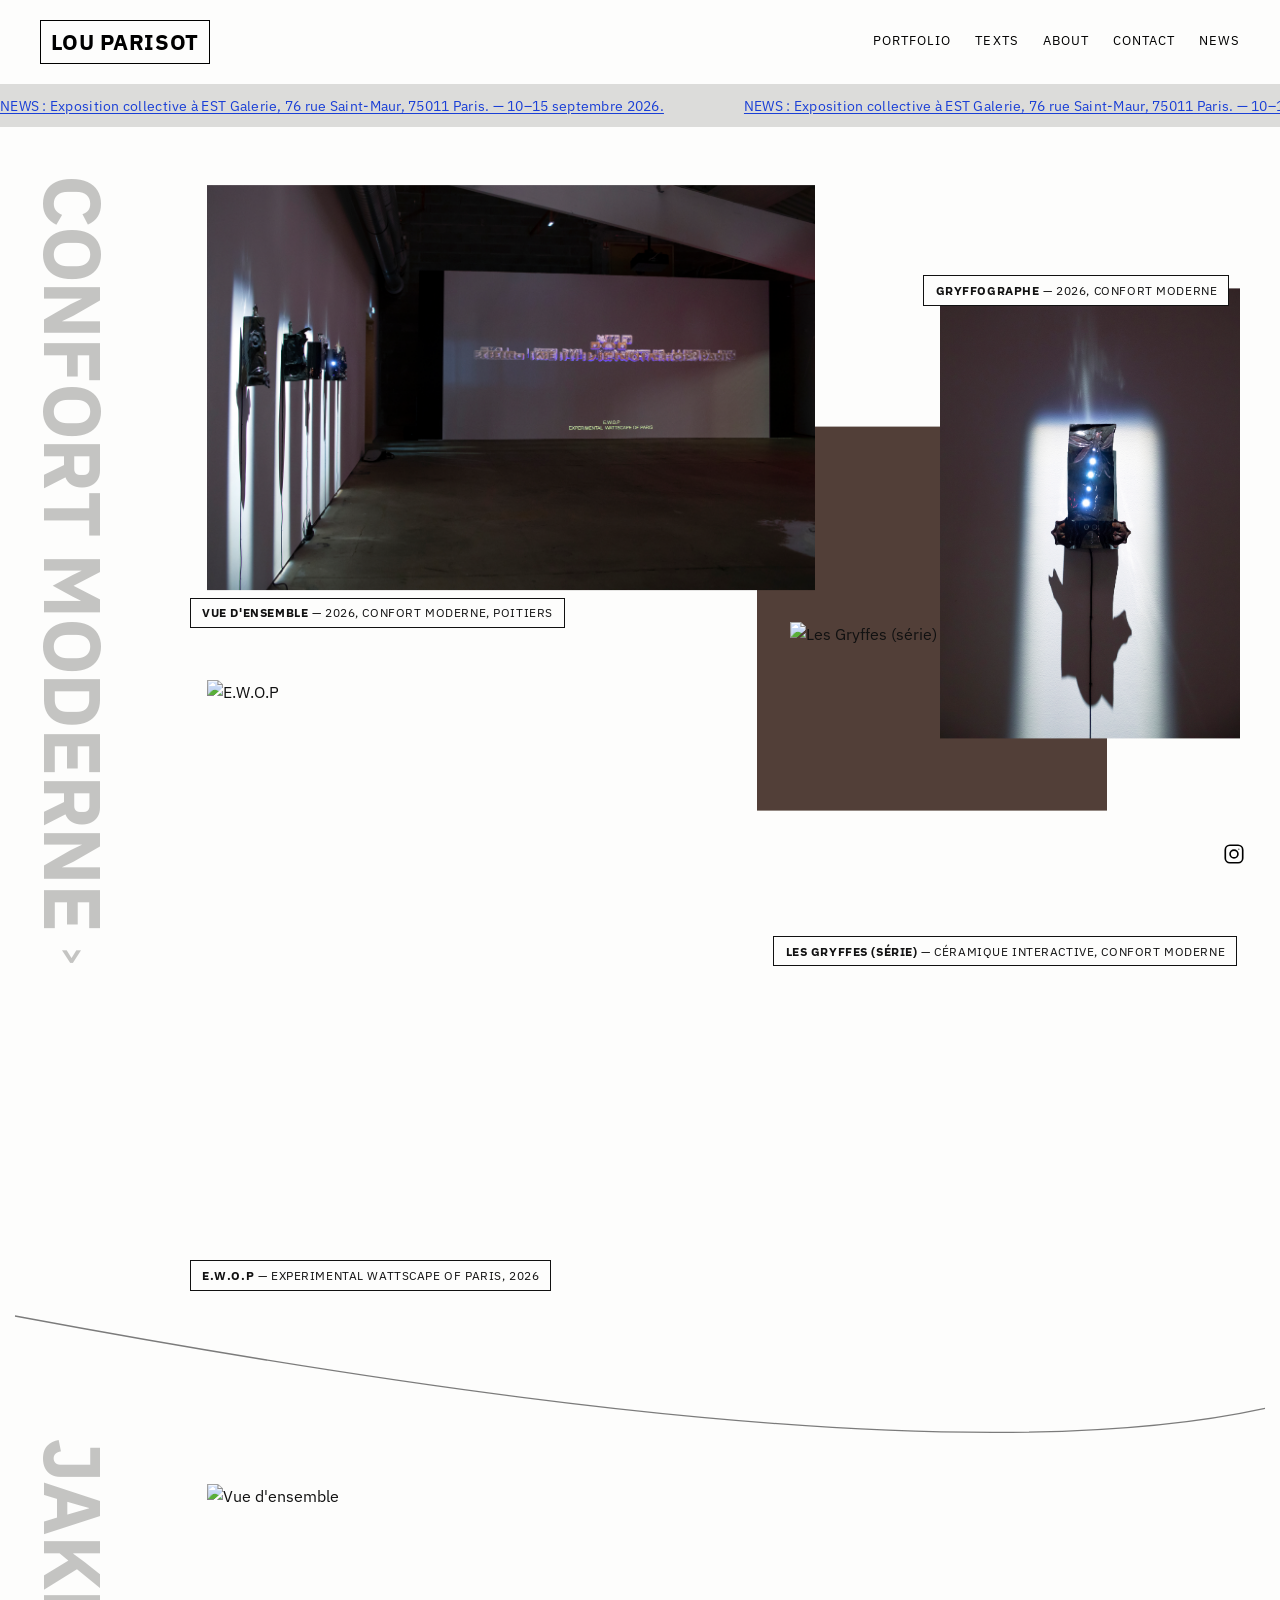
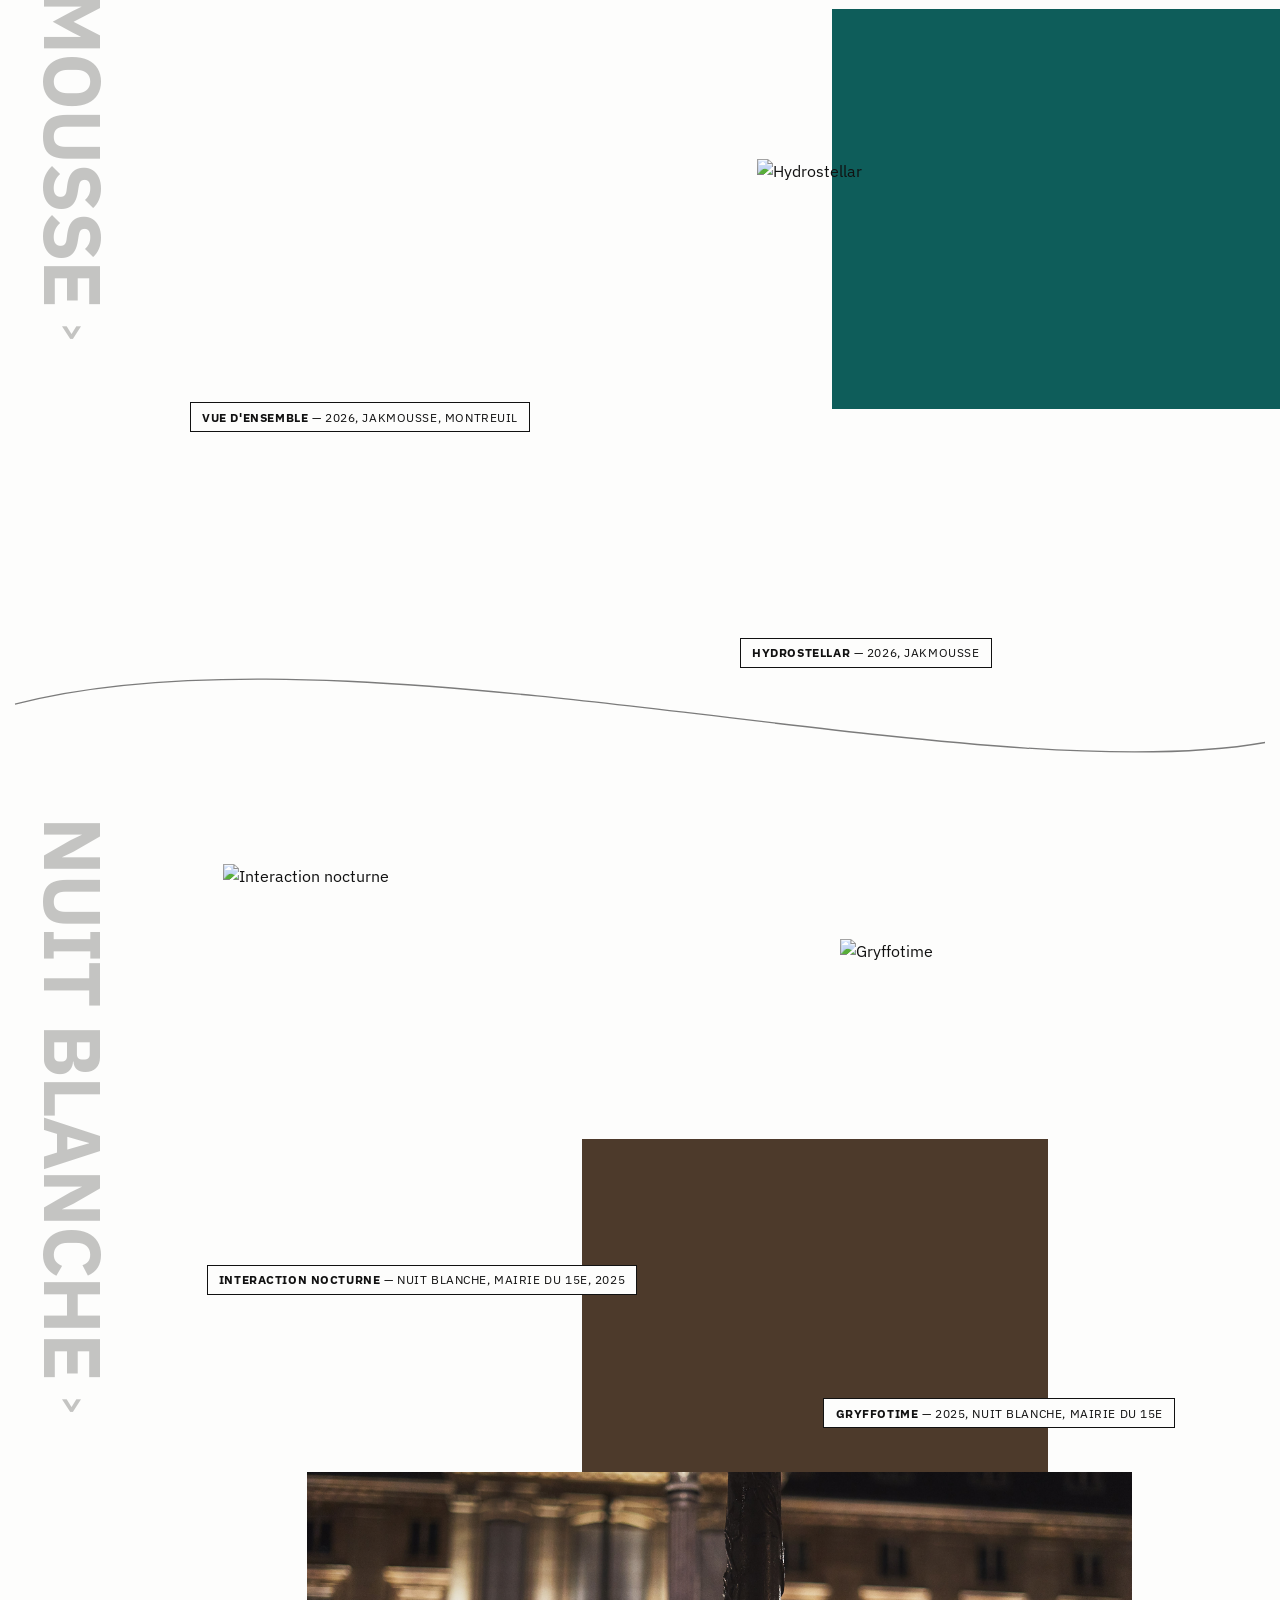
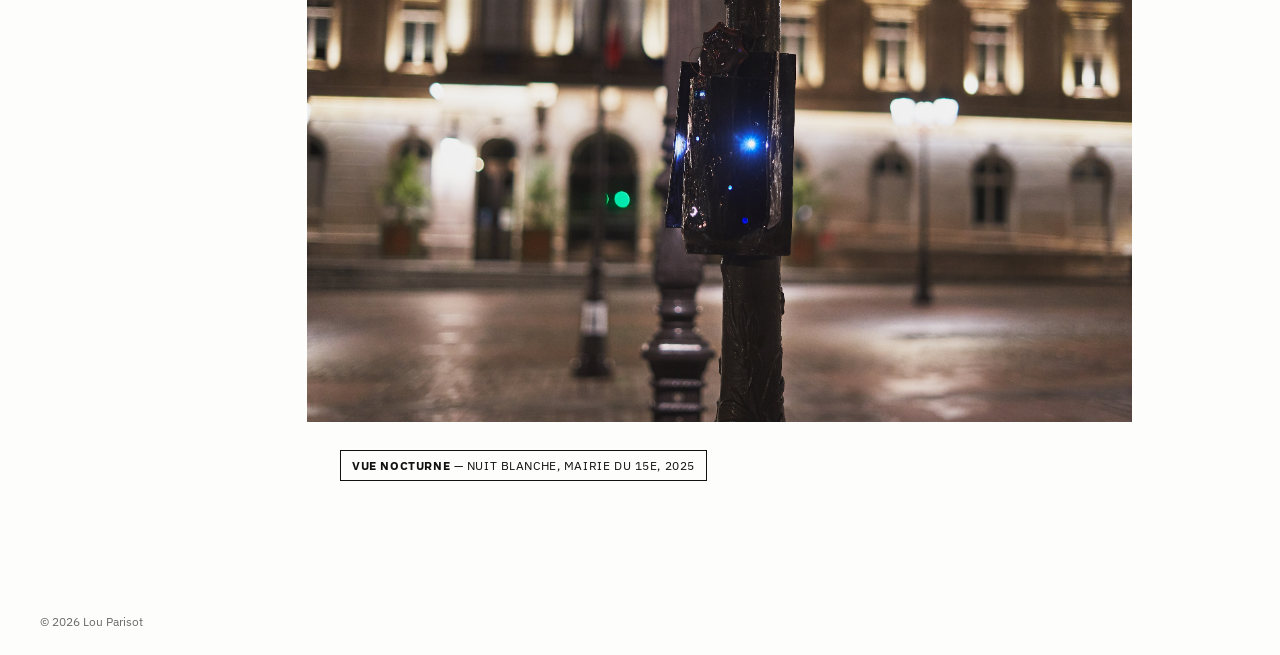
==== index.html @ 75a04fa6 "Accueil : bandeau NEWS défilant (EST Galerie, page d'accueil uniquement), photos qui apparaissent au" ====
<!DOCTYPE html>
<html lang="fr">
<head>
<meta charset="UTF-8">
<meta name="viewport" content="width=device-width, initial-scale=1.0">
<title>Lou Parisot — Accueil</title>
<link rel="stylesheet" href="css/style.css">
</head>
<body>
<header class="site-header">
  <div class="site-header__inner">
    <a class="site-title" href="index.html" aria-current="page">Lou Parisot</a>
    <nav class="site-nav">
      <a href="portfolio.html">Portfolio</a>
      <a href="texts.html">Texts</a>
      <a href="about.html">About</a>
      <a href="contact.html">Contact</a>
      <a href="news.html">News</a>
    </nav>
  </div>
</header>

<div class="news-ticker" id="news-ticker" hidden>
  <div class="news-ticker__track" id="news-ticker-track"></div>
</div>

<main>
  <div class="home-collage" id="home-collage"></div>
</main>

<div class="lightbox" id="home-lightbox">
  <button class="lightbox__close" aria-label="Fermer">&larr;</button>
  <img src="" alt="">
  <p class="lightbox__caption"></p>
</div>

<footer class="site-footer">© <span id="year"></span> Lou Parisot</footer>

<script src="js/home.js"></script>
<script>document.getElementById("year").textContent = new Date().getFullYear();</script>
<a class="insta-fab" href="https://instagram.com/lou_parisot" target="_blank" rel="noopener" aria-label="Instagram">
  <svg viewBox="0 0 24 24" fill="none" stroke="#000" stroke-width="1.8" stroke-linecap="round" stroke-linejoin="round">
    <rect x="2.5" y="2.5" width="19" height="19" rx="5"/>
    <circle cx="12" cy="12" r="4.3"/>
    <circle cx="17.3" cy="6.7" r="0.6" fill="#000" stroke="none"/>
  </svg>
</a>
</body>
</html>
---- css/style.css ----
@font-face { font-family: 'IBM Plex Sans'; src: url('../fonts/ibm-plex-sans-latin-400-normal.woff2') format('woff2'); font-weight: 400; font-style: normal; font-display: swap; }
@font-face { font-family: 'IBM Plex Sans'; src: url('../fonts/ibm-plex-sans-latin-500-normal.woff2') format('woff2'); font-weight: 500; font-style: normal; font-display: swap; }
@font-face { font-family: 'IBM Plex Sans'; src: url('../fonts/ibm-plex-sans-latin-600-normal.woff2') format('woff2'); font-weight: 600; font-style: normal; font-display: swap; }
@font-face { font-family: 'IBM Plex Sans'; src: url('../fonts/ibm-plex-sans-latin-600-italic.woff2') format('woff2'); font-weight: 600; font-style: italic; font-display: swap; }
@font-face { font-family: 'IBM Plex Sans'; src: url('../fonts/ibm-plex-sans-latin-700-normal.woff2') format('woff2'); font-weight: 700; font-style: normal; font-display: swap; }

:root {
  --ink: #111;
  --paper: #fdfdfc;
  --muted: #6b6b6b;
  --line: #e4e4e2;
  --maxw: 1200px;
  --gutter: 2.5rem;
}

* {
  box-sizing: border-box;
}

html, body {
  margin: 0;
  padding: 0;
  overflow-x: clip;
}

body {
  background: var(--paper);
  color: var(--ink);
  font-family: 'IBM Plex Sans', -apple-system, "Helvetica Neue", Helvetica, Arial, sans-serif;
  font-size: 16px;
  line-height: 1.5;
  -webkit-font-smoothing: antialiased;
  min-height: 100vh;
  display: flex;
  flex-direction: column;
}

main {
  flex: 1 0 auto;
}

a {
  color: inherit;
  text-decoration: none;
}

img {
  max-width: 100%;
  display: block;
}

/* Header / nav */

.site-header {
  position: sticky;
  top: 0;
  z-index: 50;
  background: var(--paper);
}

.site-header__inner {
  padding: 1.25rem var(--gutter);
  display: flex;
  align-items: center;
  justify-content: space-between;
  flex-wrap: wrap;
  gap: 0.75rem;
}

/* News ticker (home page only) */

.news-ticker {
  background: #dcdcda;
  overflow: hidden;
  white-space: nowrap;
  padding: 0.6rem 0;
}

.news-ticker__track {
  display: inline-flex;
  width: max-content;
  animation: news-ticker-scroll 24s linear infinite;
}

.news-ticker__item {
  display: inline-block;
  color: #1a3fd6;
  font-size: 0.85rem;
  letter-spacing: 0.02em;
  text-decoration: underline;
  text-underline-offset: 2px;
  padding-right: 5rem;
  white-space: nowrap;
}

.news-ticker__item:hover {
  color: #0d2699;
}

@keyframes news-ticker-scroll {
  from { transform: translateX(0); }
  to { transform: translateX(-50%); }
}

@media (prefers-reduced-motion: reduce) {
  .news-ticker__track {
    animation: none;
  }
}

/* Home collage */

.home-collage {
  display: flex;
  flex-direction: column;
  gap: 3rem;
}

.home-section {
  position: relative;
  width: calc(100vw - 2 * var(--gutter));
}

.home-section__canvas {
  position: relative;
  width: 100%;
  height: 0;
}

.home-organic-line-slot {
  position: relative;
  height: 0;
  width: calc(100vw - 2 * var(--gutter));
}

.home-organic-line {
  position: absolute;
  left: 0;
  top: 50%;
  width: 100%;
  transform: translateY(-50%);
  pointer-events: none;
  z-index: 55;
}

.home-organic-line svg {
  display: block;
  width: 100%;
  height: 100%;
  overflow: visible;
}

.home-organic-line path {
  fill: none;
  stroke: #111;
  stroke-width: 1.3;
  opacity: 0;
  transition: stroke-dashoffset 1.6s ease, opacity 0.8s ease;
}

.home-organic-line.is-visible path {
  opacity: 0.55;
}

@media (prefers-reduced-motion: no-preference) {
  .home-organic-line.is-visible svg {
    animation: home-organic-sway 10s ease-in-out infinite;
  }
}

@keyframes home-organic-sway {
  0%, 100% { transform: translateY(0) rotate(0deg); }
  50% { transform: translateY(5px) rotate(0.25deg); }
}

@media (prefers-reduced-motion: reduce) {
  .home-item {
    transform: none !important;
    opacity: 1 !important;
    transition: none !important;
  }
  .home-item img {
    animation: none !important;
    transition: none !important;
  }
  .home-section__title span,
  .home-section__title .arrow {
    transition: none !important;
  }
  .home-organic-line path {
    transition: none;
    opacity: 0.55;
    stroke-dashoffset: 0 !important;
  }
}

.home-section__title {
  position: absolute;
  display: block;
  font-weight: 700;
  font-size: 5rem;
  line-height: 0.85;
  letter-spacing: -0.02em;
  z-index: 60;
  writing-mode: vertical-rl;
  left: 0;
}

.home-section__title span {
  display: inline-block;
  color: #c4c4c2;
  transition: color 0.3s ease;
}

.home-section__title:hover span {
  color: #000;
}

.home-section__title .arrow {
  display: inline-block;
  font-size: 0.4em;
  margin-top: 0.5em;
  color: #c4c4c2;
  transition: color 0.3s ease;
}

.home-section__title:hover .arrow {
  color: #000;
}

.home-item {
  position: absolute;
  opacity: 0;
  transition: opacity 1.1s ease, transform 0.6s ease;
}

.home-item.is-visible {
  opacity: 1;
}

.home-item img {
  width: 100%;
  height: 100%;
  object-fit: contain;
  display: block;
  transition: transform 0.8s ease;
}

.home-item:hover img {
  animation: home-photo-breathe 4.5s ease-in-out infinite;
}

@keyframes home-photo-breathe {
  0%, 100% { transform: scale(1); }
  50% { transform: scale(1.025); }
}

.home-item--color {
  z-index: 5;
}

.home-tag {
  position: absolute;
  font-size: 0.72rem;
  letter-spacing: 0.05em;
  text-transform: uppercase;
  color: #111;
  background: var(--paper);
  padding: 0.35rem 0.7rem;
  border: 1.5px solid #111;
  z-index: 90;
  line-height: 1.5;
}

@media (max-width: 900px) {
  .home-section__canvas {
    height: auto !important;
    padding-top: 0 !important;
    display: flex;
    flex-direction: column;
    gap: 1.5rem;
    padding-left: 3rem;
  }

  .home-section__title {
    position: static;
    writing-mode: horizontal-tb;
    font-size: 2.2rem !important;
    margin-bottom: 0.5rem;
  }

  .home-section__title .arrow {
    margin-top: 0;
    margin-left: 0.4rem;
  }

  .home-item {
    position: static;
    width: 100% !important;
    height: auto !important;
    aspect-ratio: auto;
  }

  .home-item--color {
    position: absolute !important;
    top: 60px !important;
    left: 100% !important;
    width: 70px !important;
    height: 65vh !important;
    z-index: 1;
  }

  .home-item img {
    height: auto;
  }

  .home-tag {
    position: static;
    display: inline-block;
    margin-top: -0.5rem;
  }
}

.site-title {
  font-size: 1.4rem;
  letter-spacing: 0.03em;
  text-transform: uppercase;
  font-weight: 700;
  color: #000;
  display: inline-block;
  border: 1.5px solid #000;
  padding: 0.25rem 0.6rem;
  transition: color 0.25s ease;
}

.site-title:hover {
  color: #b0b0ae;
}

.site-nav {
  display: flex;
  gap: 1.5rem;
  flex-wrap: wrap;
}

.site-nav a {
  font-size: 0.8rem;
  letter-spacing: 0.08em;
  text-transform: uppercase;
  color: #000;
  padding-bottom: 2px;
  border-bottom: 1px solid transparent;
}

.site-nav a[aria-current="page"] {
  color: #000;
  border-bottom-color: #000;
}

.site-nav a:hover {
  color: var(--muted);
}

/* Main / layout */

main {
  max-width: var(--maxw);
  margin: 0;
  padding: 2.5rem var(--gutter) 5rem;
}

.page-title {
  font-size: 1.1rem;
  letter-spacing: 0.1em;
  text-transform: uppercase;
  margin: 0 0 2.5rem;
  color: #000;
}

/* Gallery grid */

.gallery {
  display: flex;
  gap: 1.5rem;
  width: calc(100vw - 2 * var(--gutter));
}

.gallery__column {
  display: flex;
  flex-direction: column;
  gap: 2.5rem;
  flex: 1;
  min-width: 0;
}

.gallery__item {
  cursor: pointer;
  margin: 0;
}

.gallery__item img {
  width: 100%;
  height: auto;
  background: #f0f0ee;
}

.gallery__caption {
  margin-top: 0.6rem;
  font-size: 0.82rem;
  color: var(--muted);
  line-height: 1.4;
}

.gallery__caption strong {
  color: var(--ink);
  font-weight: 500;
}

/* Lightbox */

.lightbox {
  position: fixed;
  inset: 0;
  background: rgba(10, 10, 10, 0.95);
  display: none;
  align-items: center;
  justify-content: center;
  flex-direction: column;
  z-index: 100;
  padding: 2rem;
}

.lightbox.is-open {
  display: flex;
}

.lightbox img {
  max-width: 100%;
  max-height: 78vh;
  width: auto;
  margin: 0 auto;
}

.lightbox__caption {
  color: #eee;
  font-size: 0.85rem;
  margin-top: 1rem;
  text-align: center;
  max-width: 640px;
}

.lightbox__close {
  position: absolute;
  top: 1.5rem;
  right: 1.75rem;
  color: #eee;
  font-size: 1.6rem;
  background: none;
  border: none;
  cursor: pointer;
  line-height: 1;
}

.lightbox__nav {
  position: absolute;
  top: 50%;
  transform: translateY(-50%);
  background: none;
  border: none;
  color: #eee;
  font-size: 2rem;
  cursor: pointer;
  padding: 0.5rem 1rem;
}

.lightbox__nav--prev { left: 0.5rem; }
.lightbox__nav--next { right: 0.5rem; }

/* Text-based pages (about, contact, news, texts, portfolio) */

.prose {
  max-width: 640px;
  font-size: 0.95rem;
}

.prose p {
  margin: 0 0 1.2rem;
  text-align: justify;
  hyphens: auto;
}

/* Instagram fixed icon */

.insta-fab {
  position: fixed;
  bottom: 1.5rem;
  right: 1.5rem;
  width: 44px;
  height: 44px;
  border-radius: 50%;
  background: transparent;
  display: flex;
  align-items: center;
  justify-content: center;
  z-index: 60;
}

.insta-fab svg {
  width: 22px;
  height: 22px;
  display: block;
}

.insta-fab:hover {
  background: #f2f2f2;
}

.entry-list {
  display: flex;
  flex-direction: column;
  gap: 2.25rem;
  max-width: 720px;
}

.entry {
  border-bottom: 1px solid var(--line);
  padding-bottom: 2.25rem;
}

.entry:last-child {
  border-bottom: none;
}

.entry__meta {
  font-size: 0.78rem;
  text-transform: uppercase;
  letter-spacing: 0.06em;
  color: var(--muted);
  margin-bottom: 0.5rem;
}

.entry__title {
  font-size: 1.05rem;
  margin: 0 0 0.6rem;
  font-weight: 600;
}

.entry__text {
  color: #333;
  margin: 0 0 0.8rem;
}

.entry__link {
  font-size: 0.85rem;
  text-decoration: underline;
  text-underline-offset: 3px;
}

.portfolio-cta {
  display: inline-block;
  border: 1px solid var(--ink);
  padding: 0.75rem 1.5rem;
  font-size: 0.85rem;
  letter-spacing: 0.06em;
  text-transform: uppercase;
  margin-top: 1rem;
}

.portfolio-cta:hover {
  background: var(--ink);
  color: var(--paper);
}

.contact-list {
  list-style: none;
  padding: 0;
  margin: 0;
  display: flex;
  flex-direction: column;
  gap: 0.9rem;
  font-size: 0.95rem;
}

.contact-list a:hover {
  text-decoration: underline;
}

.site-footer {
  padding: 1.5rem var(--gutter);
  text-align: left;
  font-size: 0.75rem;
  color: var(--muted);
  flex-shrink: 0;
}

/* Portfolio — exhibitions */

.expo-separator {
  border: none;
  border-top: 1px solid #000;
  margin: 4rem 0 2.5rem;
  width: calc(100vw - 2 * var(--gutter));
}

.expo-intro {
  max-width: none;
  width: calc(100vw - 2 * var(--gutter));
  margin-bottom: 2.5rem;
}

.expo-title {
  font-size: 1.1rem;
  font-weight: 700;
  letter-spacing: 0.1em;
  line-height: 1.6;
  color: #000;
  margin: 0 0 0.4rem;
}

.expo-meta {
  font-size: 1.1rem;
  font-weight: 700;
  letter-spacing: 0.1em;
  color: #000;
  margin-bottom: 1.1rem;
}

.expo-description {
  display: flex;
  gap: 3rem;
}

.expo-description__col {
  flex: 1;
  min-width: 0;
}

.expo-description p {
  font-size: 0.95rem;
  line-height: 1.6;
  color: #333;
  text-align: justify;
  hyphens: auto;
  margin: 0 0 1rem;
}

@media (max-width: 900px) {
  .expo-description {
    flex-direction: column;
    gap: 0;
  }
}

/* About layout */

.about-layout {
  display: flex;
  gap: 3rem;
  align-items: flex-start;
}

.about-main {
  flex: 1;
  min-width: 0;
}

.about-portrait {
  flex: 1;
  min-width: 0;
  position: sticky;
  top: 2.5rem;
}

.about-portrait img {
  width: 100%;
  height: auto;
}

.about-portrait__credit {
  margin: 0.6rem 0 0;
  font-size: 0.75rem;
  color: var(--muted);
}

@media (max-width: 900px) {
  .about-layout {
    flex-direction: column;
  }
  .about-portrait {
    position: static;
    flex: none;
    width: 220px;
    order: -1;
  }
}

/* CV (About page) */

.cv {
  max-width: 640px;
  margin-top: 3rem;
}

.cv-section {
  margin-bottom: 2.5rem;
}

.cv-section-title {
  font-size: 1rem;
  font-weight: 700;
  text-transform: uppercase;
  letter-spacing: 0.04em;
  margin: 0 0 1rem;
}

.cv-year {
  font-weight: 700;
  font-size: 1rem;
  margin: 1.1rem 0 0.4rem;
}

.cv-year:first-child {
  margin-top: 0;
}

.cv-list {
  list-style: none;
  padding: 0;
  margin: 0;
}

.cv-list li {
  font-size: 1rem;
  line-height: 1.6;
  color: #222;
  margin-bottom: 0.4rem;
  padding-left: 1.1em;
  position: relative;
}

.cv-list li::before {
  content: "—";
  position: absolute;
  left: 0;
  color: var(--muted);
}

.cv-list a {
  text-decoration: underline;
  text-underline-offset: 2px;
}

/* Contact form */

.contact-form {
  max-width: 480px;
  margin-top: 2.5rem;
  display: flex;
  flex-direction: column;
  gap: 1rem;
}

.contact-form label {
  font-size: 0.8rem;
  text-transform: uppercase;
  letter-spacing: 0.06em;
  color: var(--muted);
  margin-bottom: 0.4rem;
  display: block;
}

.contact-form input,
.contact-form textarea {
  width: 100%;
  border: 1px solid var(--line);
  padding: 0.7rem 0.8rem;
  font-family: inherit;
  font-size: 0.95rem;
  color: #000;
  background: #fff;
}

.contact-form input:focus,
.contact-form textarea:focus {
  outline: none;
  border-color: #000;
}

.contact-form textarea {
  resize: vertical;
  min-height: 120px;
}

.contact-form button {
  align-self: flex-start;
  border: 1px solid #000;
  background: #fff;
  padding: 0.75rem 1.5rem;
  font-size: 0.85rem;
  letter-spacing: 0.06em;
  text-transform: uppercase;
  cursor: pointer;
  font-family: inherit;
}

.contact-form button:hover {
  background: #000;
  color: #fff;
}

.placeholder-note {
  font-size: 0.78rem;
  color: #b45309;
  background: #fffbeb;
  border: 1px solid #fde68a;
  padding: 0.6rem 0.9rem;
  border-radius: 4px;
  margin-bottom: 2rem;
  max-width: 640px;
}
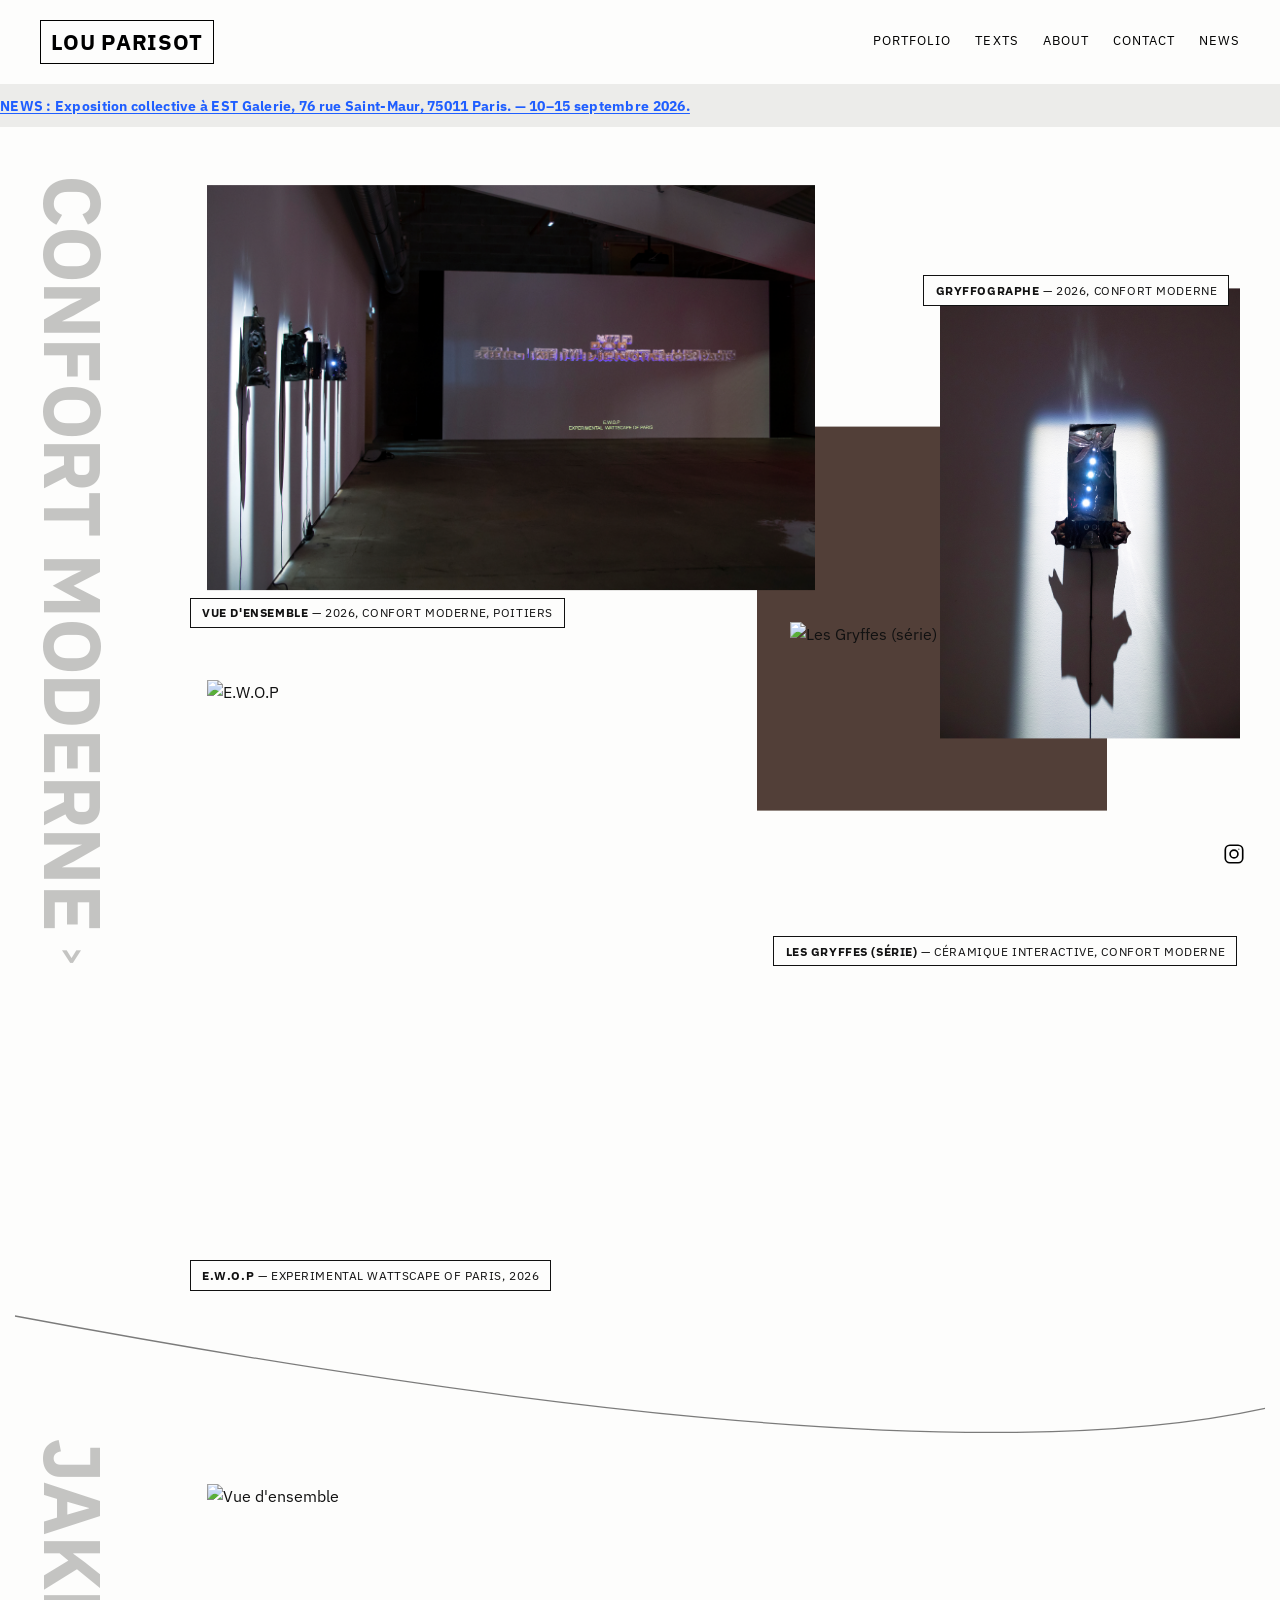
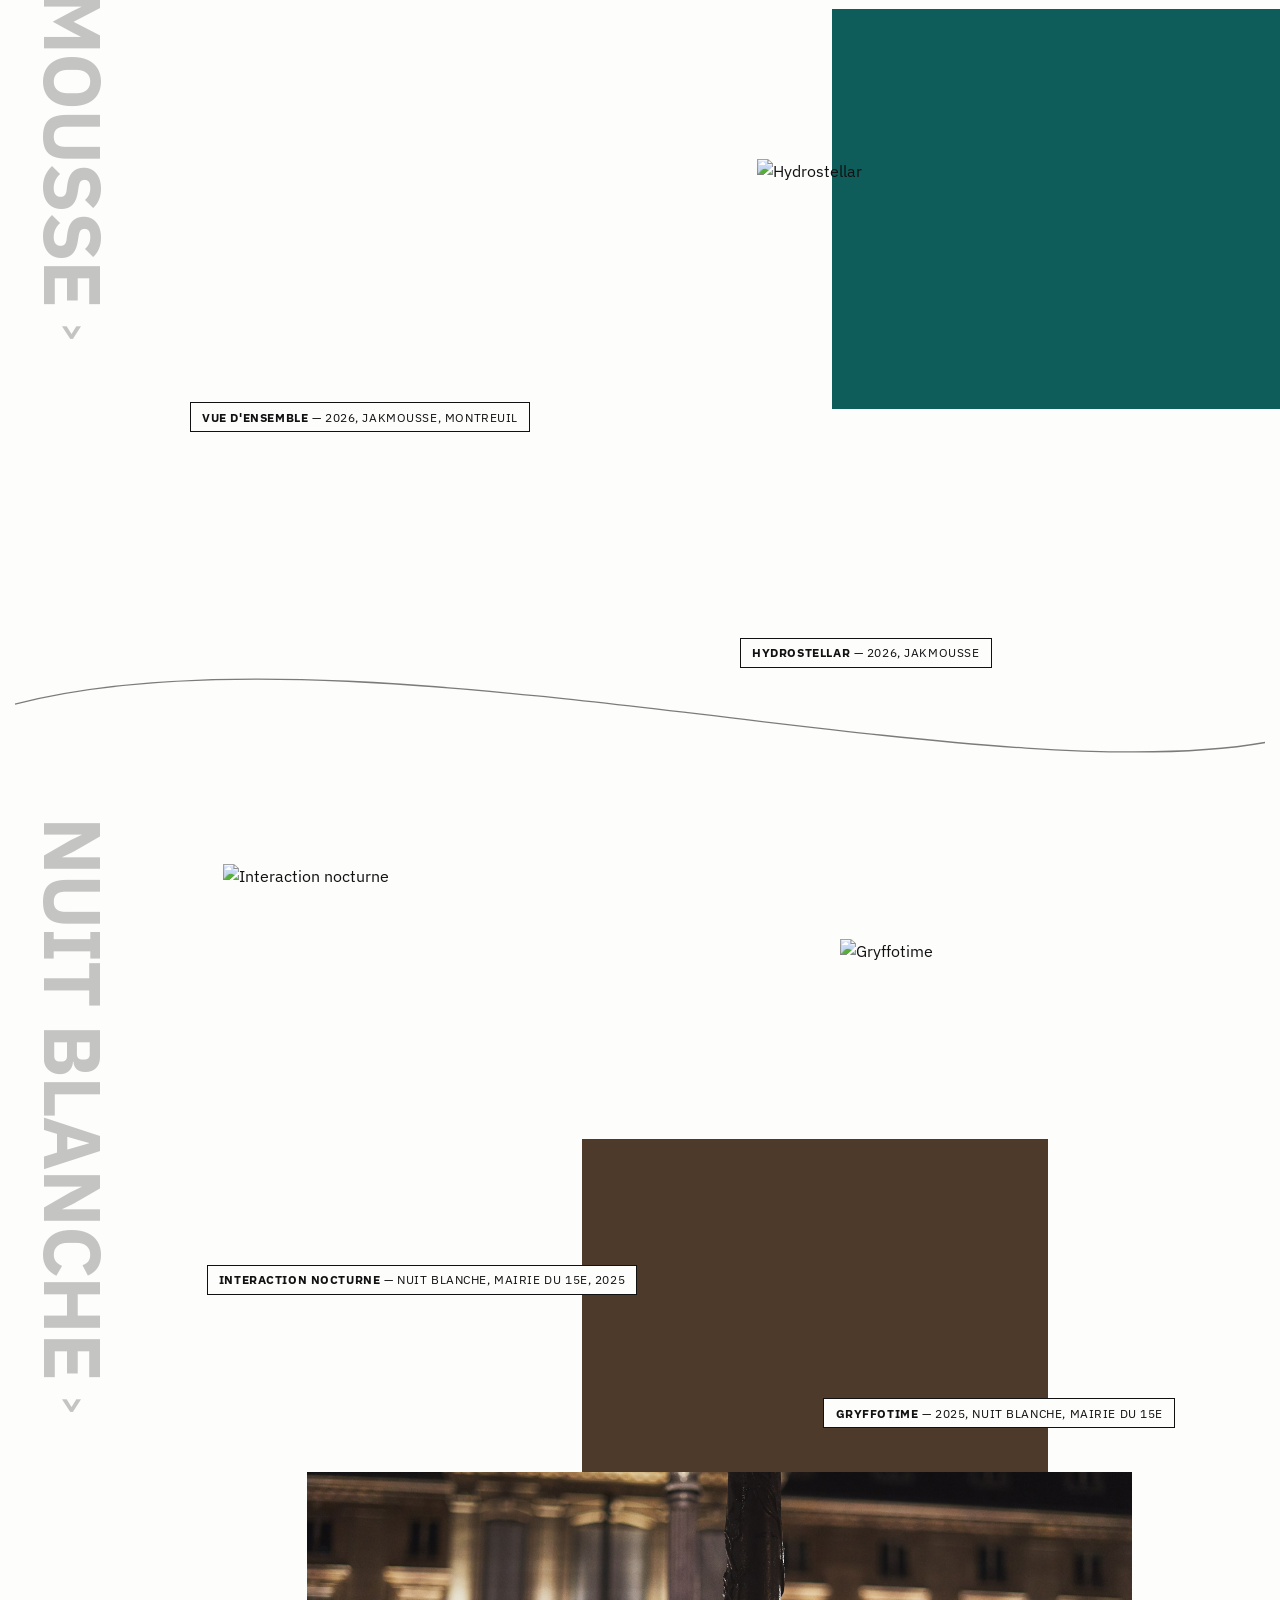
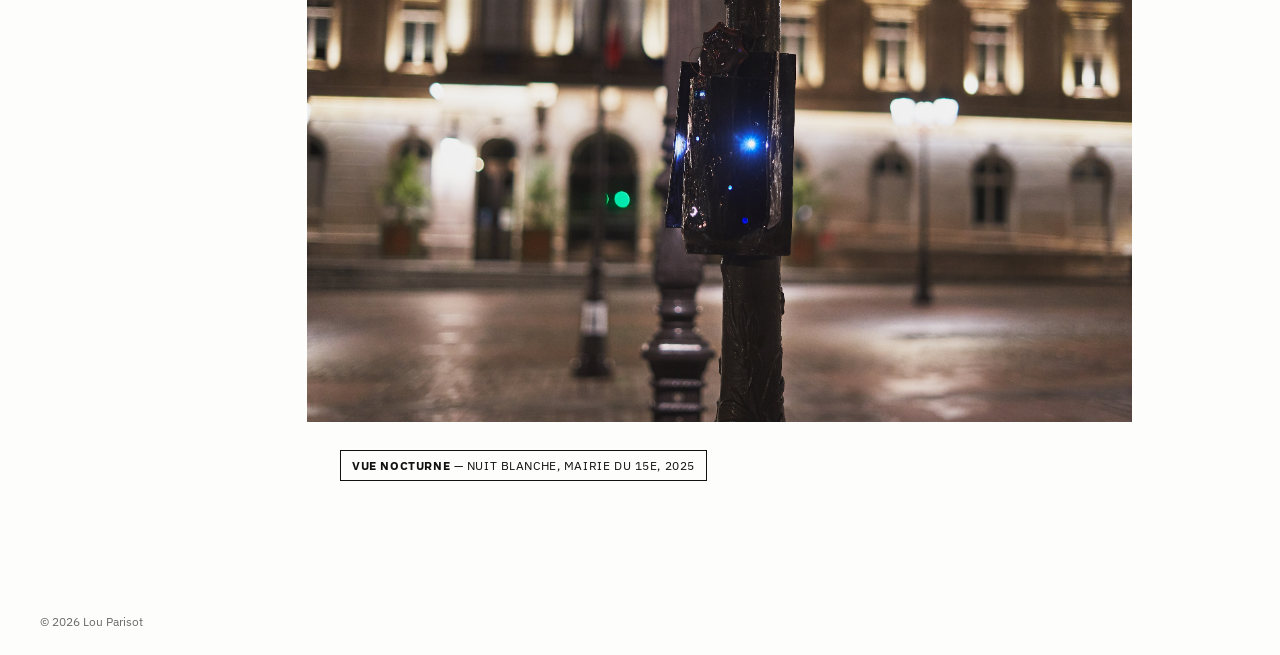
==== commit 3dfac6ab: "Bandeau NEWS : corrige le texte qui apparaissait deux fois (une seule occurrence qui boucle en conti" ====
--- a/index.html
+++ b/index.html
@@ -37,6 +37,7 @@
 <footer class="site-footer">© <span id="year"></span> Lou Parisot</footer>
 
 <script src="js/home.js"></script>
+<script src="js/site-title.js"></script>
 <script>document.getElementById("year").textContent = new Date().getFullYear();</script>
 <a class="insta-fab" href="https://instagram.com/lou_parisot" target="_blank" rel="noopener" aria-label="Instagram">
   <svg viewBox="0 0 24 24" fill="none" stroke="#000" stroke-width="1.8" stroke-linecap="round" stroke-linejoin="round">
--- a/css/style.css
+++ b/css/style.css
@@ -54,7 +54,7 @@
 .site-header {
   position: sticky;
   top: 0;
-  z-index: 50;
+  z-index: 95;
   background: var(--paper);
 }
 
@@ -70,40 +70,41 @@
 /* News ticker (home page only) */
 
 .news-ticker {
-  background: #dcdcda;
+  background: #ececea;
   overflow: hidden;
   white-space: nowrap;
   padding: 0.6rem 0;
 }
 
 .news-ticker__track {
-  display: inline-flex;
-  width: max-content;
-  animation: news-ticker-scroll 24s linear infinite;
+  display: block;
+  width: 100%;
 }
 
 .news-ticker__item {
   display: inline-block;
-  color: #1a3fd6;
+  color: #1f5eff;
+  font-weight: 700;
   font-size: 0.85rem;
   letter-spacing: 0.02em;
   text-decoration: underline;
   text-underline-offset: 2px;
-  padding-right: 5rem;
   white-space: nowrap;
+  animation: news-ticker-scroll 12s linear infinite;
 }
 
 .news-ticker__item:hover {
-  color: #0d2699;
+  color: #7aa2ff;
+  animation-play-state: paused;
 }
 
 @keyframes news-ticker-scroll {
-  from { transform: translateX(0); }
-  to { transform: translateX(-50%); }
+  from { transform: translateX(100vw); }
+  to { transform: translateX(-100%); }
 }
 
 @media (prefers-reduced-motion: reduce) {
-  .news-ticker__track {
+  .news-ticker__item {
     animation: none;
   }
 }
@@ -243,16 +244,11 @@
   height: 100%;
   object-fit: contain;
   display: block;
-  transition: transform 0.8s ease;
+  transition: transform 0.5s ease;
 }
 
 .home-item:hover img {
-  animation: home-photo-breathe 4.5s ease-in-out infinite;
-}
-
-@keyframes home-photo-breathe {
-  0%, 100% { transform: scale(1); }
-  50% { transform: scale(1.025); }
+  transform: scale(1.04);
 }
 
 .home-item--color {
@@ -330,10 +326,20 @@
   display: inline-block;
   border: 1.5px solid #000;
   padding: 0.25rem 0.6rem;
-  transition: color 0.25s ease;
+  transition: border-color 0.3s ease;
+}
+
+.site-title span {
+  display: inline-block;
+  color: #000;
+  transition: color 0.3s ease;
 }
 
 .site-title:hover {
+  border-color: #b0b0ae;
+}
+
+.site-title:hover span {
   color: #b0b0ae;
 }
 
@@ -406,7 +412,7 @@
 
 .gallery__caption {
   margin-top: 0.6rem;
-  font-size: 0.82rem;
+  font-size: 0.72rem;
   color: var(--muted);
   line-height: 1.4;
 }
@@ -421,13 +427,13 @@
 .lightbox {
   position: fixed;
   inset: 0;
-  background: rgba(10, 10, 10, 0.95);
+  background: rgba(255, 255, 255, 0.93);
   display: none;
   align-items: center;
   justify-content: center;
   flex-direction: column;
   z-index: 100;
-  padding: 2rem;
+  padding: 1.25rem;
 }
 
 .lightbox.is-open {
@@ -435,14 +441,14 @@
 }
 
 .lightbox img {
-  max-width: 100%;
-  max-height: 78vh;
+  max-width: 96vw;
+  max-height: 88vh;
   width: auto;
   margin: 0 auto;
 }
 
 .lightbox__caption {
-  color: #eee;
+  color: #222;
   font-size: 0.85rem;
   margin-top: 1rem;
   text-align: center;
@@ -453,12 +459,16 @@
   position: absolute;
   top: 1.5rem;
   right: 1.75rem;
-  color: #eee;
+  color: #222;
   font-size: 1.6rem;
   background: none;
   border: none;
   cursor: pointer;
   line-height: 1;
+}
+
+.lightbox__close:hover {
+  opacity: 0.6;
 }
 
 .lightbox__nav {
@@ -467,12 +477,16 @@
   transform: translateY(-50%);
   background: none;
   border: none;
-  color: #eee;
+  color: #222;
   font-size: 2rem;
   cursor: pointer;
   padding: 0.5rem 1rem;
 }
 
+.lightbox__nav:hover {
+  opacity: 0.6;
+}
+
 .lightbox__nav--prev { left: 0.5rem; }
 .lightbox__nav--next { right: 0.5rem; }
 
@@ -480,7 +494,7 @@
 
 .prose {
   max-width: 640px;
-  font-size: 0.95rem;
+  font-size: 0.85rem;
 }
 
 .prose p {
@@ -636,7 +650,7 @@
 }
 
 .expo-description p {
-  font-size: 0.95rem;
+  font-size: 0.85rem;
   line-height: 1.6;
   color: #333;
   text-align: justify;
@@ -660,7 +674,7 @@
 }
 
 .about-main {
-  flex: 1;
+  flex: 1.6;
   min-width: 0;
 }
 
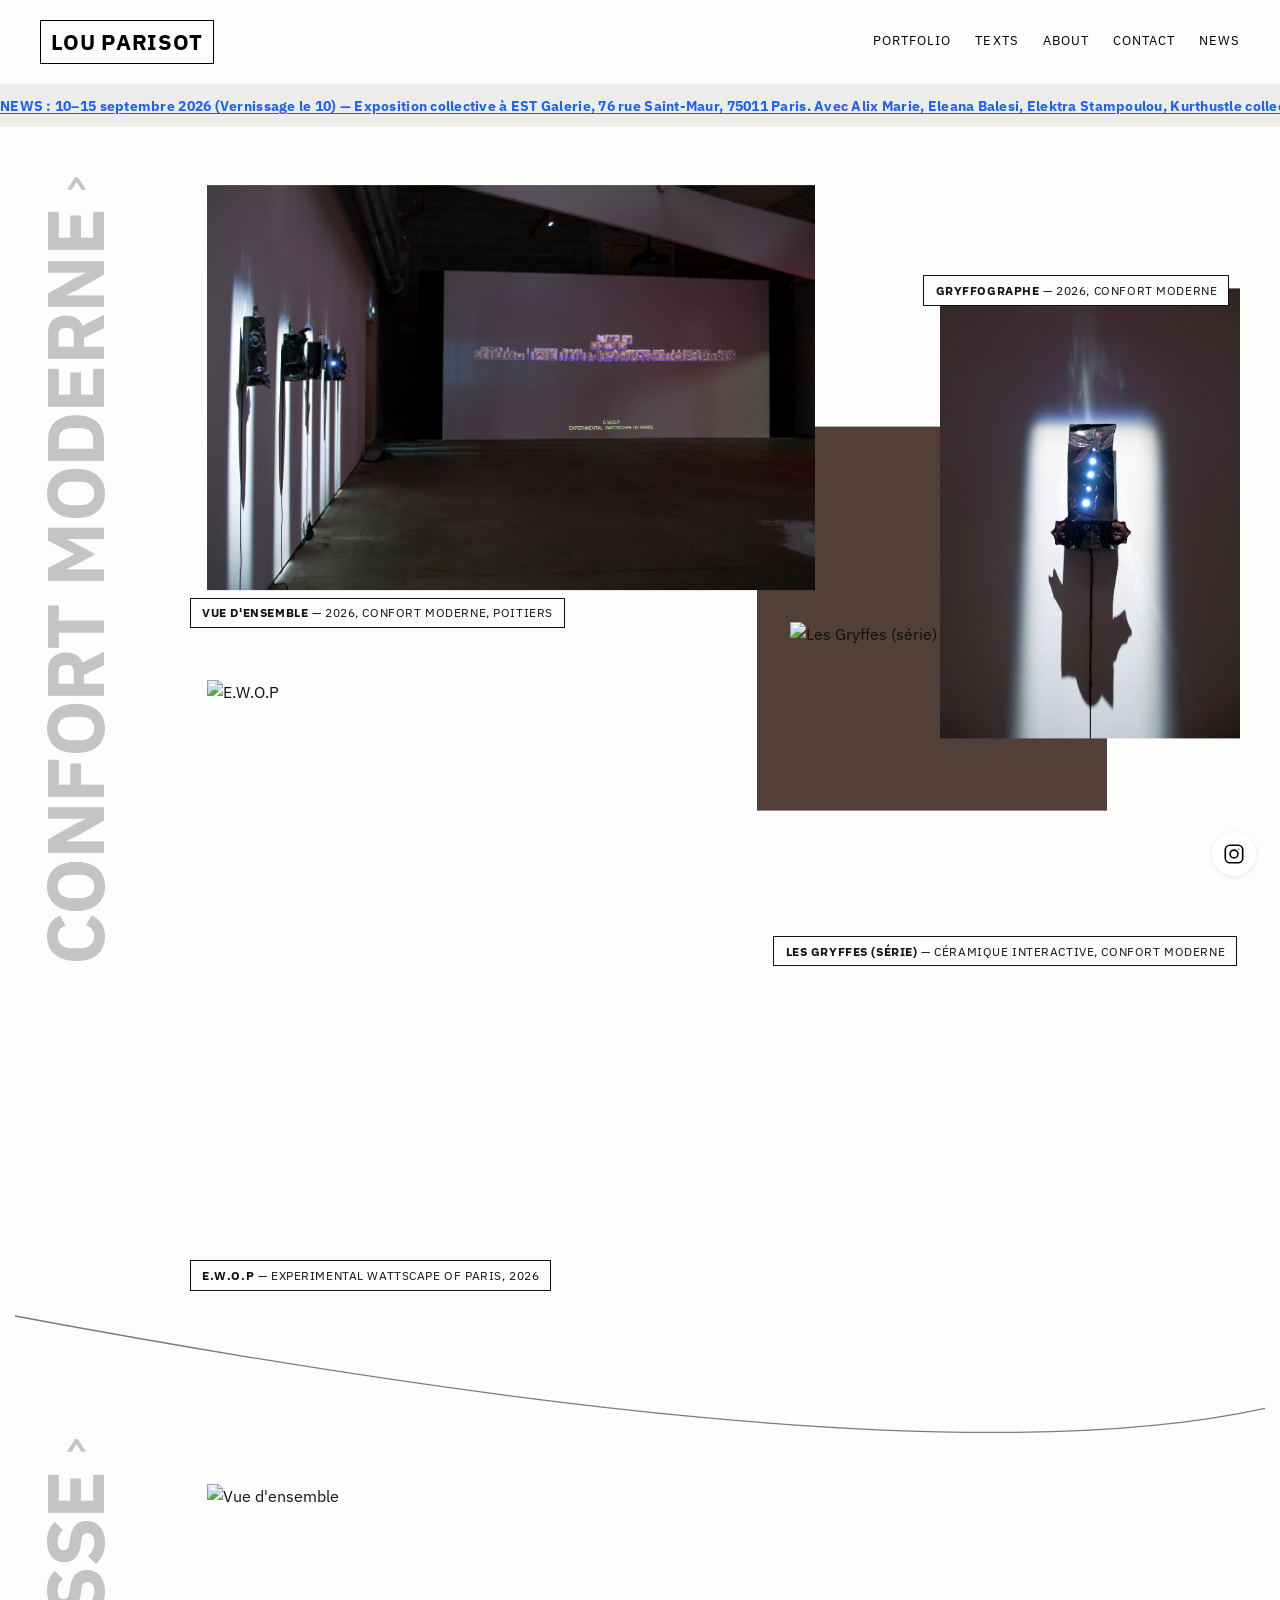
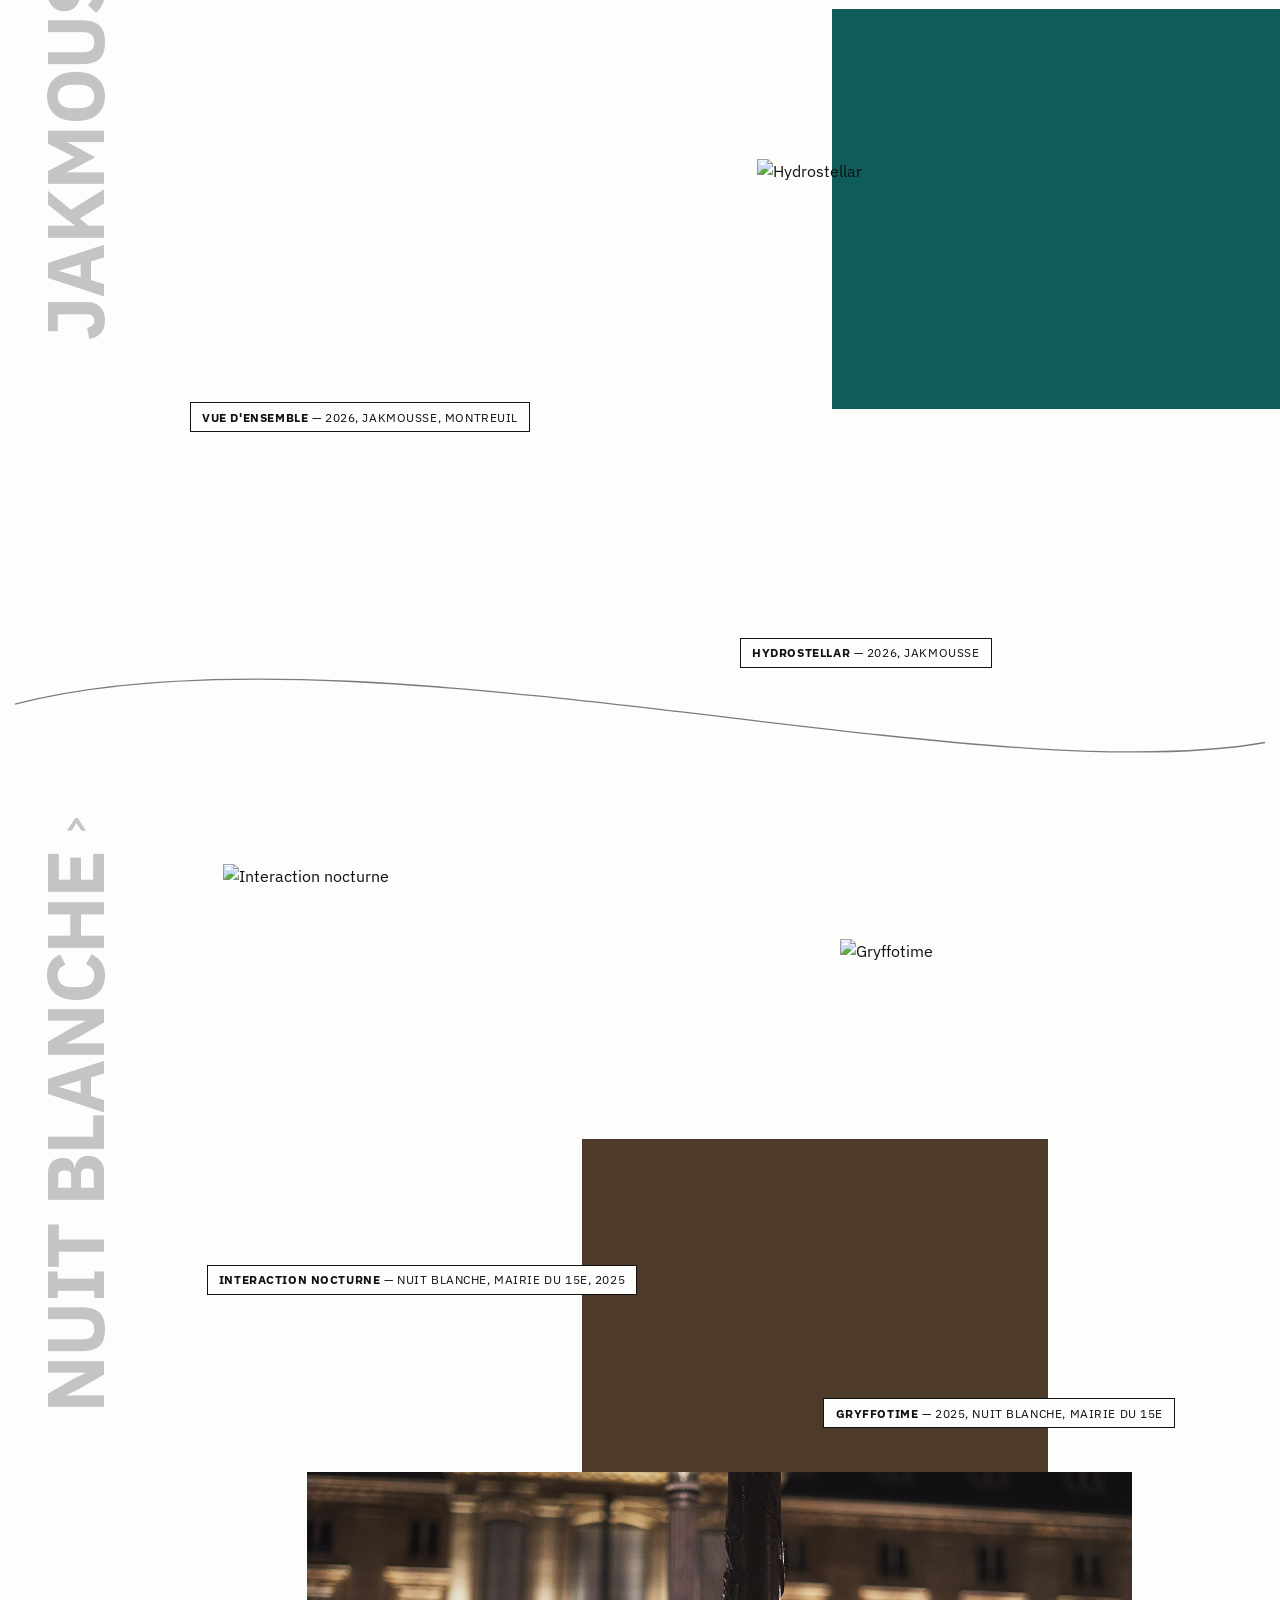
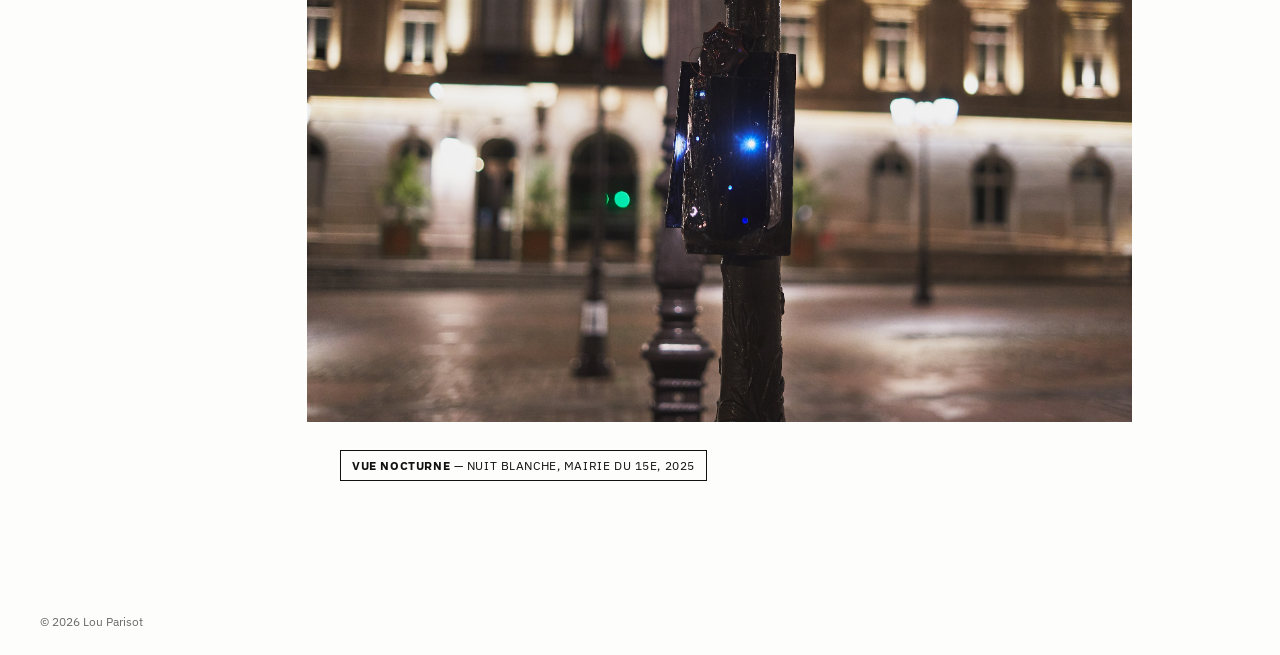
==== commit 8bd0fd2e: "Accueil : bandeau plus lent et sans temps mort, apparition des images en cascade, lightbox avec anim" ====
--- a/index.html
+++ b/index.html
@@ -30,8 +30,10 @@
 
 <div class="lightbox" id="home-lightbox">
   <button class="lightbox__close" aria-label="Fermer">&larr;</button>
-  <img src="" alt="">
-  <p class="lightbox__caption"></p>
+  <div class="lightbox__stage">
+    <img src="" alt="">
+    <p class="lightbox__caption"></p>
+  </div>
 </div>
 
 <footer class="site-footer">© <span id="year"></span> Lou Parisot</footer>
--- a/css/style.css
+++ b/css/style.css
@@ -79,6 +79,18 @@
 .news-ticker__track {
   display: block;
   width: 100%;
+  overflow: hidden;
+}
+
+.news-ticker__inner {
+  display: inline-flex;
+  white-space: nowrap;
+  animation: news-ticker-scroll 55s linear infinite;
+  will-change: transform;
+}
+
+.news-ticker__inner:hover {
+  animation-play-state: paused;
 }
 
 .news-ticker__item {
@@ -90,21 +102,20 @@
   text-decoration: underline;
   text-underline-offset: 2px;
   white-space: nowrap;
-  animation: news-ticker-scroll 12s linear infinite;
+  padding-right: 8rem;
 }
 
 .news-ticker__item:hover {
   color: #7aa2ff;
-  animation-play-state: paused;
 }
 
 @keyframes news-ticker-scroll {
-  from { transform: translateX(100vw); }
-  to { transform: translateX(-100%); }
+  from { transform: translateX(0); }
+  to { transform: translateX(-50%); }
 }
 
 @media (prefers-reduced-motion: reduce) {
-  .news-ticker__item {
+  .news-ticker__inner {
     animation: none;
   }
 }
@@ -204,6 +215,8 @@
   letter-spacing: -0.02em;
   z-index: 60;
   writing-mode: vertical-rl;
+  transform: rotate(180deg);
+  transform-origin: center center;
   left: 0;
 }
 
@@ -281,6 +294,7 @@
   .home-section__title {
     position: static;
     writing-mode: horizontal-tb;
+    transform: none;
     font-size: 2.2rem !important;
     margin-bottom: 0.5rem;
   }
@@ -428,16 +442,35 @@
   position: fixed;
   inset: 0;
   background: rgba(255, 255, 255, 0.93);
-  display: none;
+  z-index: 100;
+  padding: 1.25rem;
+  opacity: 0;
+  visibility: hidden;
+  transition: opacity 0.3s ease, visibility 0s linear 0.3s;
+}
+
+.lightbox.is-open {
+  opacity: 1;
+  visibility: visible;
+  transition: opacity 0.3s ease;
+}
+
+.lightbox__stage {
+  position: absolute;
+  inset: 0;
+  display: flex;
   align-items: center;
   justify-content: center;
   flex-direction: column;
-  z-index: 100;
   padding: 1.25rem;
-}
-
-.lightbox.is-open {
-  display: flex;
+  transform: scale(0.3);
+  opacity: 0;
+  transition: transform 0.45s cubic-bezier(0.22, 0.8, 0.28, 1), opacity 0.3s ease;
+}
+
+.lightbox.is-open .lightbox__stage {
+  transform: scale(1);
+  opacity: 1;
 }
 
 .lightbox img {
@@ -449,7 +482,7 @@
 
 .lightbox__caption {
   color: #222;
-  font-size: 0.85rem;
+  font-size: 0.72rem;
   margin-top: 1rem;
   text-align: center;
   max-width: 640px;
@@ -460,11 +493,12 @@
   top: 1.5rem;
   right: 1.75rem;
   color: #222;
-  font-size: 1.6rem;
+  font-size: 2.3rem;
   background: none;
   border: none;
   cursor: pointer;
   line-height: 1;
+  z-index: 1;
 }
 
 .lightbox__close:hover {
@@ -478,9 +512,11 @@
   background: none;
   border: none;
   color: #222;
-  font-size: 2rem;
+  font-size: 3rem;
+  font-weight: 300;
   cursor: pointer;
   padding: 0.5rem 1rem;
+  z-index: 1;
 }
 
 .lightbox__nav:hover {
@@ -512,11 +548,13 @@
   width: 44px;
   height: 44px;
   border-radius: 50%;
-  background: transparent;
+  background: rgba(255, 255, 255, 0.75);
+  box-shadow: 0 1px 4px rgba(0, 0, 0, 0.1);
   display: flex;
   align-items: center;
   justify-content: center;
   z-index: 60;
+  transition: background 0.25s ease;
 }
 
 .insta-fab svg {
@@ -526,7 +564,7 @@
 }
 
 .insta-fab:hover {
-  background: #f2f2f2;
+  background: rgba(255, 255, 255, 0.95);
 }
 
 .entry-list {
@@ -564,10 +602,39 @@
   margin: 0 0 0.8rem;
 }
 
+a.entry__text--link {
+  display: block;
+  text-decoration: none;
+  transition: color 0.25s ease;
+}
+
+a.entry__text--link:hover {
+  color: #1f5eff;
+  text-decoration: underline;
+}
+
 .entry__link {
   font-size: 0.85rem;
   text-decoration: underline;
   text-underline-offset: 3px;
+}
+
+.expo-links {
+  display: flex;
+  flex-direction: column;
+  gap: 0.4rem;
+  margin-top: 1.2rem;
+}
+
+.expo-links a {
+  font-size: 0.82rem;
+  text-decoration: underline;
+  text-underline-offset: 3px;
+  transition: color 0.25s ease;
+}
+
+.expo-links a:hover {
+  color: #b0b0ae;
 }
 
 .portfolio-cta {
@@ -578,11 +645,11 @@
   letter-spacing: 0.06em;
   text-transform: uppercase;
   margin-top: 1rem;
+  transition: color 0.25s ease;
 }
 
 .portfolio-cta:hover {
-  background: var(--ink);
-  color: var(--paper);
+  color: #b0b0ae;
 }
 
 .contact-list {
@@ -631,6 +698,17 @@
   margin: 0 0 0.4rem;
 }
 
+.expo-title a {
+  color: inherit;
+  text-decoration: none;
+  transition: color 0.25s ease;
+}
+
+.expo-title a:hover {
+  color: #1f5eff;
+  text-decoration: underline;
+}
+
 .expo-meta {
   font-size: 1.1rem;
   font-weight: 700;
@@ -658,6 +736,12 @@
   margin: 0 0 1rem;
 }
 
+.expo-footnote {
+  font-size: 0.72rem;
+  color: var(--muted);
+  line-height: 1.5;
+}
+
 @media (max-width: 900px) {
   .expo-description {
     flex-direction: column;
@@ -674,15 +758,17 @@
 }
 
 .about-main {
-  flex: 1.6;
-  min-width: 0;
-}
-
-.about-portrait {
   flex: 1;
   min-width: 0;
+  max-width: 640px;
+}
+
+.about-portrait {
+  flex: 0 0 340px;
+  min-width: 0;
+  margin-left: auto;
   position: sticky;
-  top: 2.5rem;
+  top: 6rem;
 }
 
 .about-portrait img {
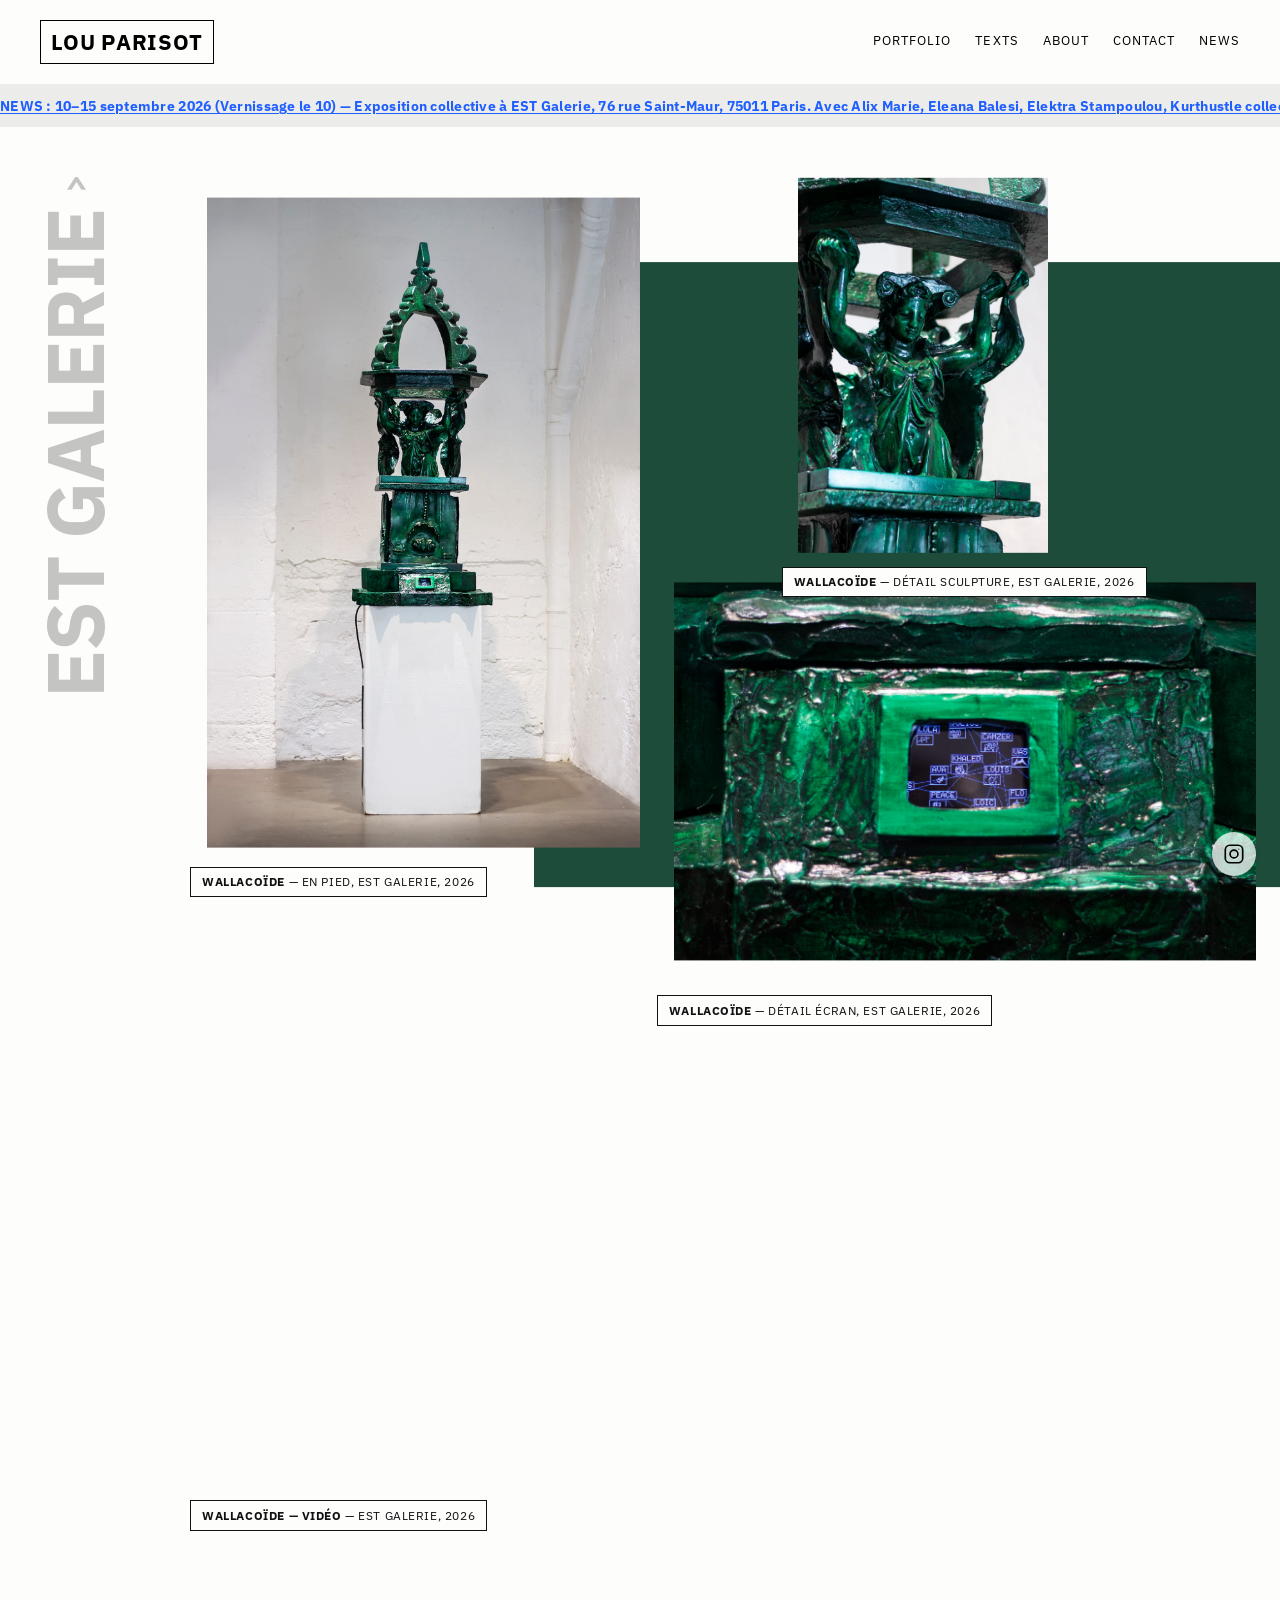
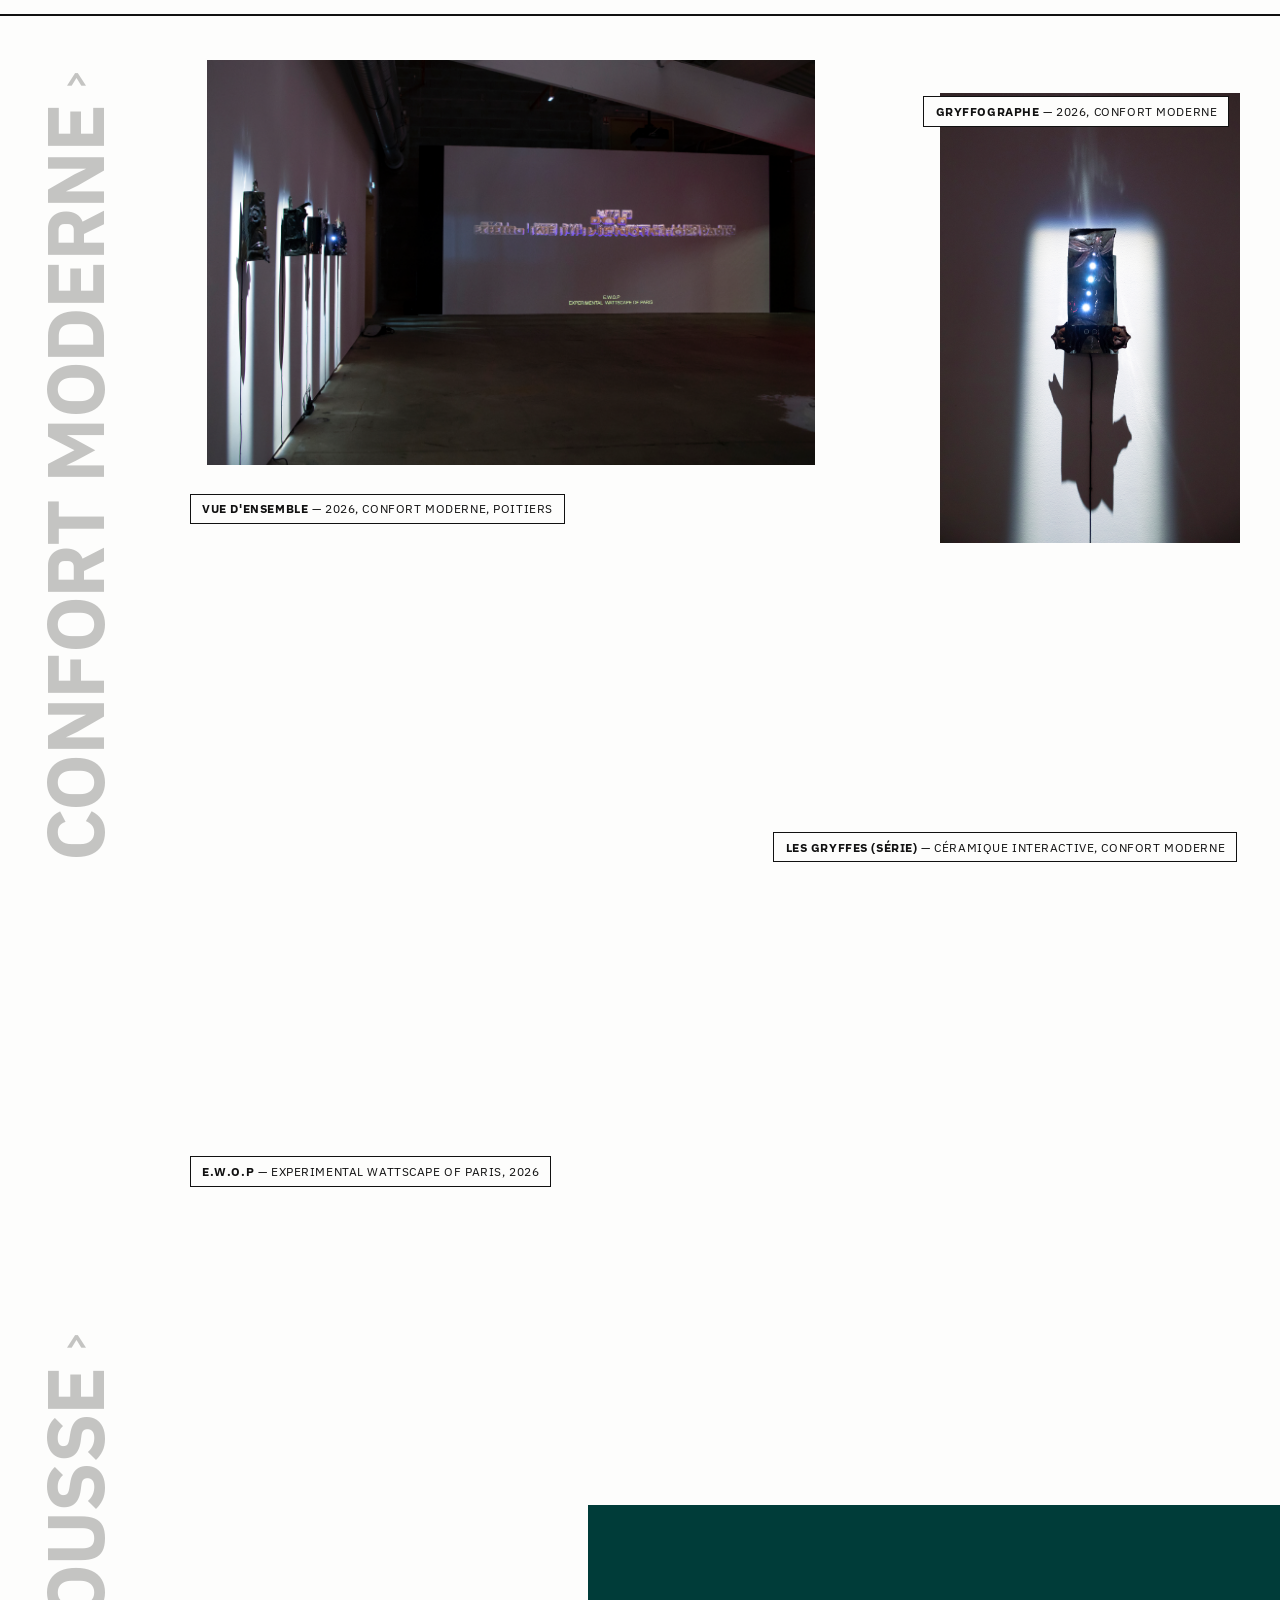
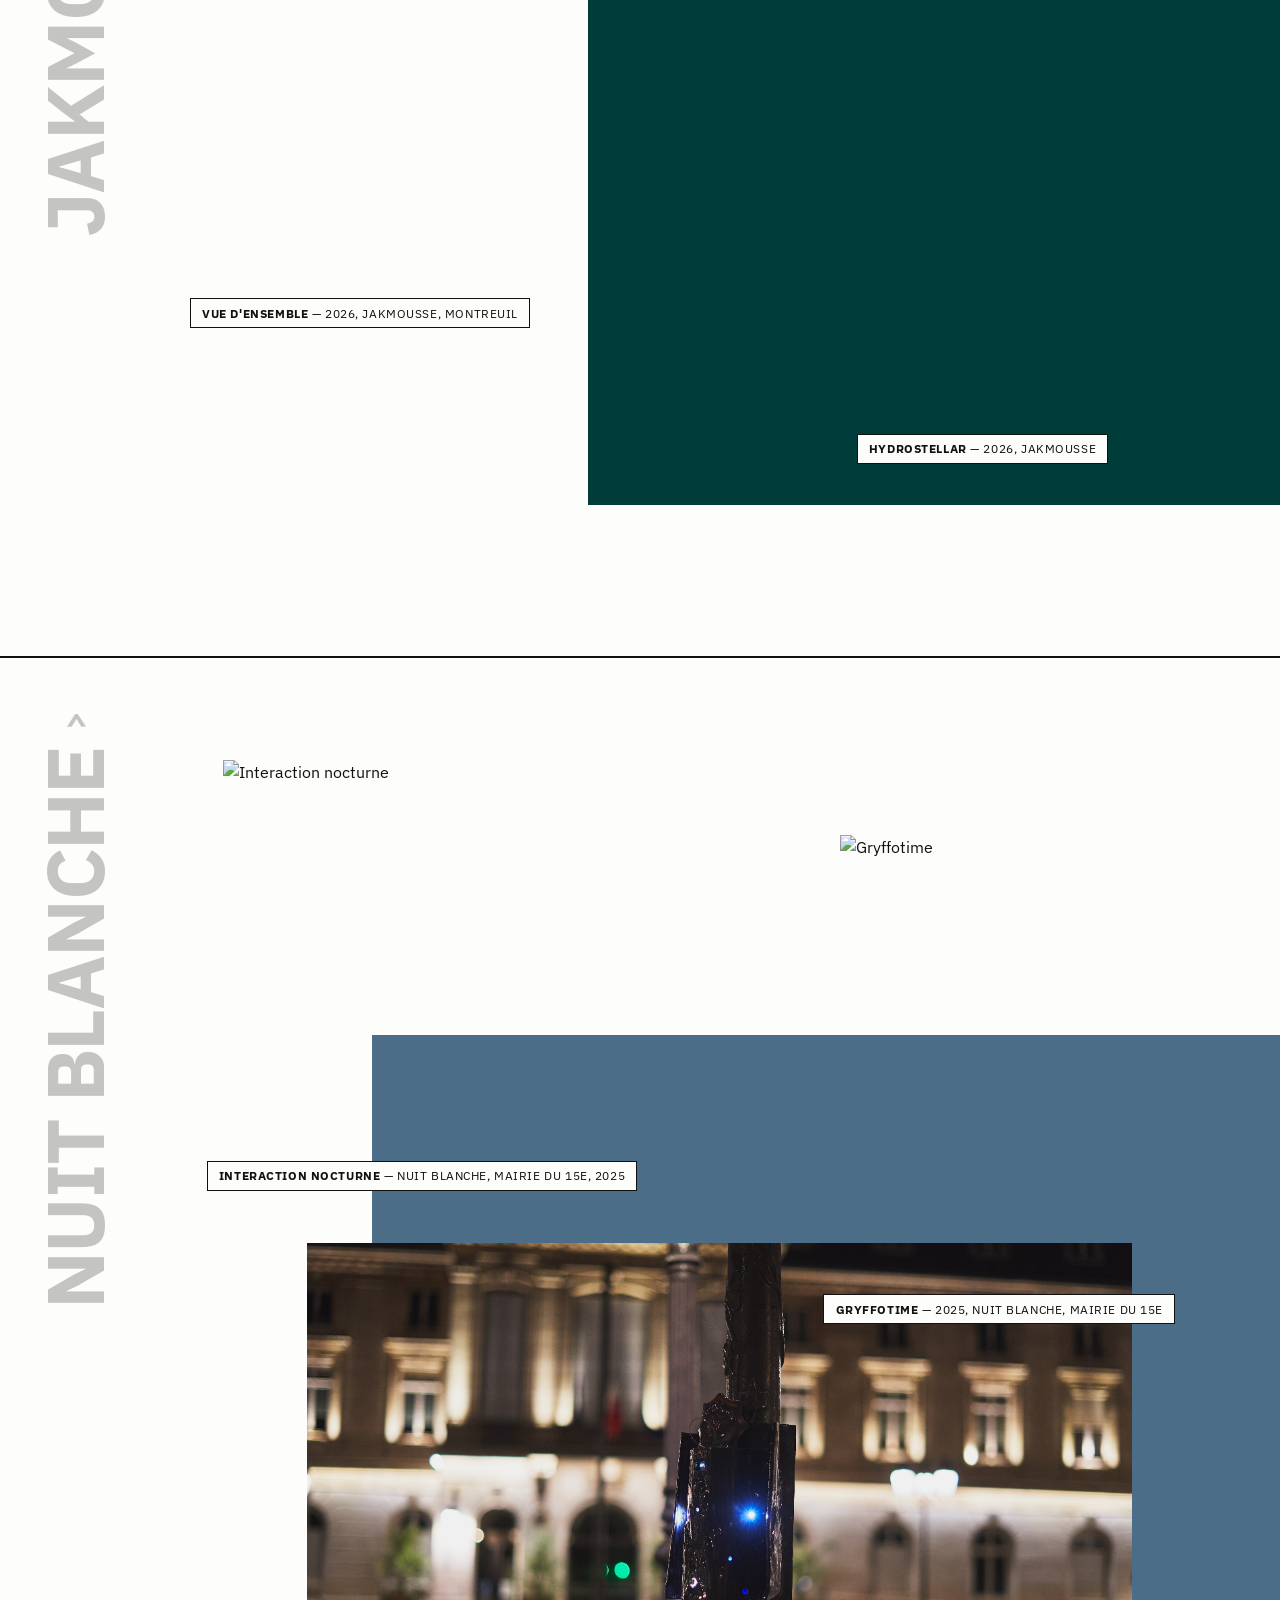
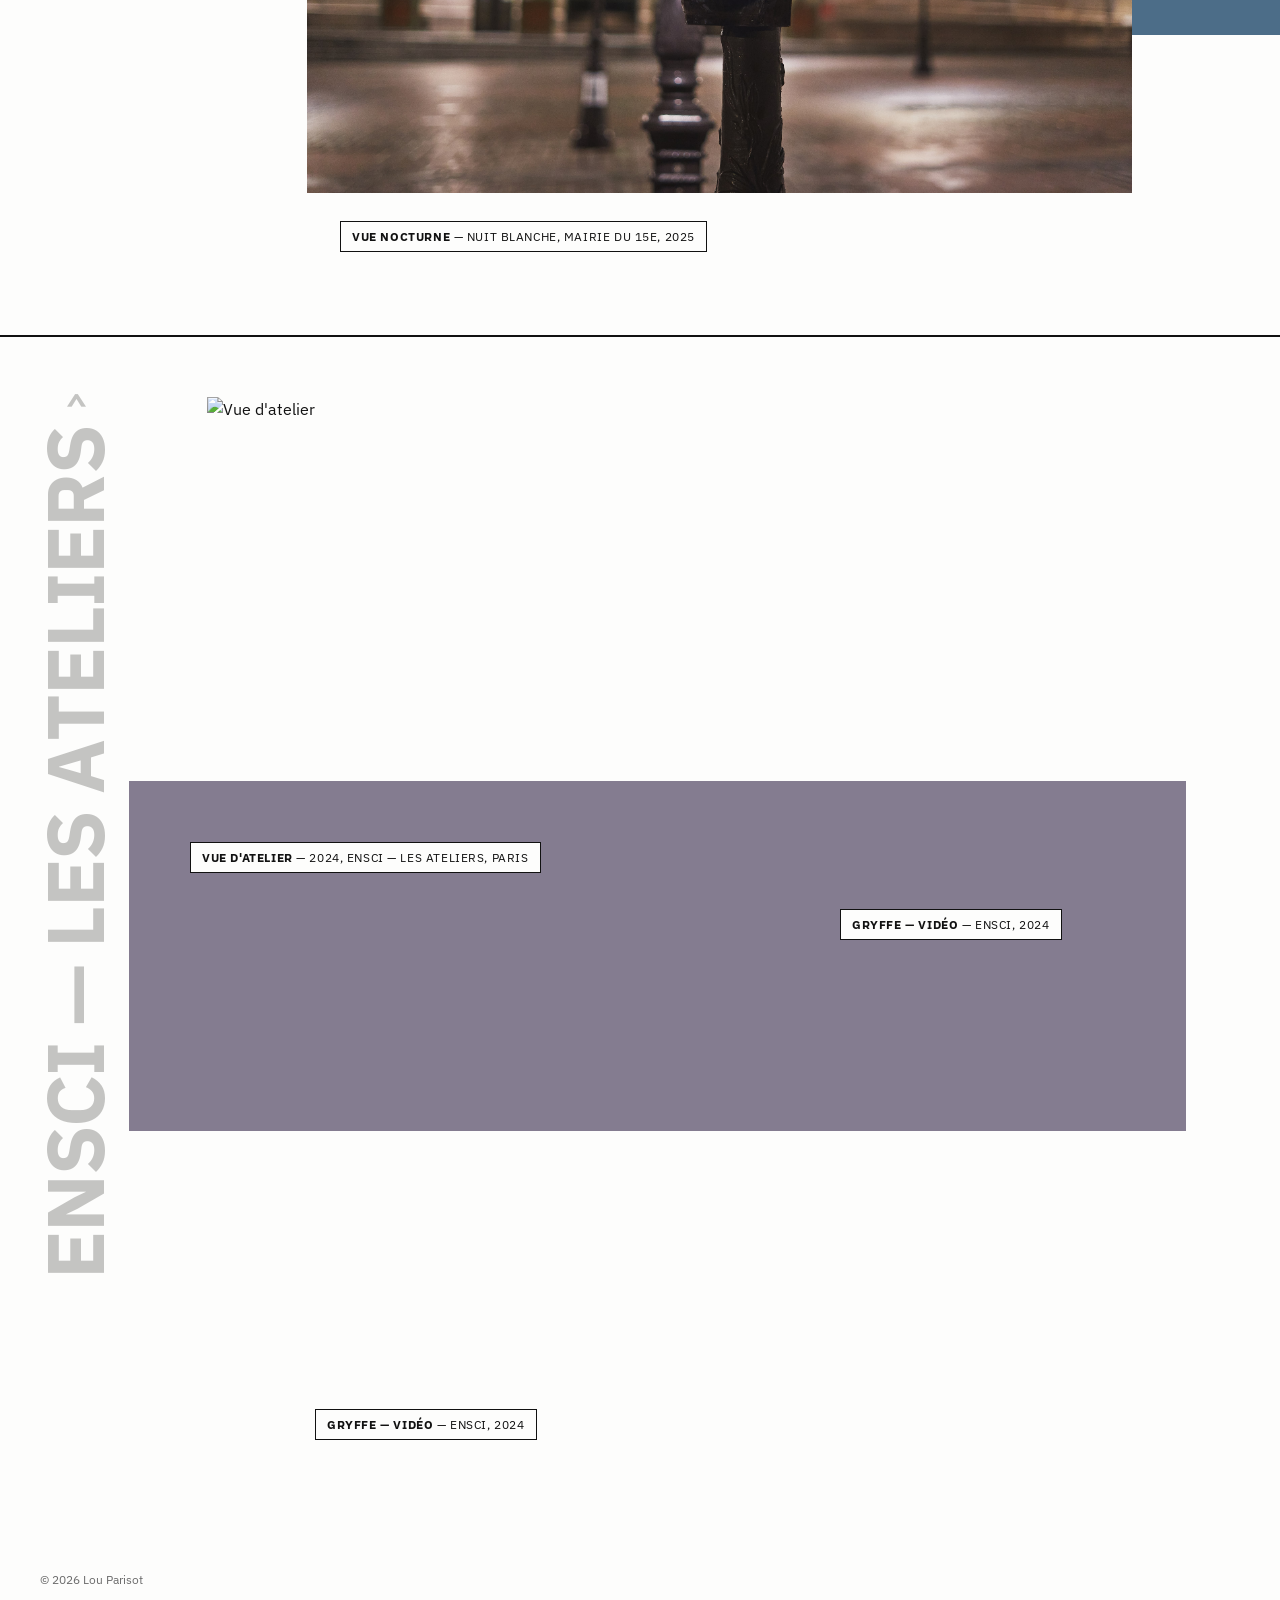
==== commit a7897ee1: "Ajoute des éclairs animés en arrière-plan et épaissit les séparateurs Ajoute une couche d'arrière-pl" ====
--- a/index.html
+++ b/index.html
@@ -7,6 +7,8 @@
 <link rel="stylesheet" href="css/style.css">
 </head>
 <body>
+<div class="spark-field" id="spark-field" aria-hidden="true"></div>
+
 <header class="site-header">
   <div class="site-header__inner">
     <a class="site-title" href="index.html" aria-current="page">Lou Parisot</a>
@@ -29,9 +31,21 @@
 </main>
 
 <div class="lightbox" id="home-lightbox">
-  <button class="lightbox__close" aria-label="Fermer">&larr;</button>
+  <button class="lightbox__close" aria-label="Fermer">
+    <svg viewBox="0 0 24 24" fill="none" stroke="currentColor" stroke-width="1.4" stroke-linecap="round" stroke-linejoin="round"><line x1="5" y1="5" x2="19" y2="19"/><line x1="19" y1="5" x2="5" y2="19"/></svg>
+  </button>
+  <button class="lightbox__zoom-btn" aria-label="Zoomer sur l'image">
+    <svg viewBox="0 0 24 24" fill="none" stroke="currentColor" stroke-width="1.4" stroke-linecap="round" stroke-linejoin="round">
+      <circle cx="10.5" cy="10.5" r="6.5"/>
+      <line x1="15.3" y1="15.3" x2="20.5" y2="20.5"/>
+      <line class="lightbox__zoom-plus" x1="10.5" y1="7.8" x2="10.5" y2="13.2"/>
+      <line x1="7.8" y1="10.5" x2="13.2" y2="10.5"/>
+    </svg>
+  </button>
   <div class="lightbox__stage">
-    <img src="" alt="">
+    <div class="lightbox__zoom-wrap">
+      <img src="" alt="">
+    </div>
     <p class="lightbox__caption"></p>
   </div>
 </div>
@@ -42,10 +56,10 @@
 <script src="js/site-title.js"></script>
 <script>document.getElementById("year").textContent = new Date().getFullYear();</script>
 <a class="insta-fab" href="https://instagram.com/lou_parisot" target="_blank" rel="noopener" aria-label="Instagram">
-  <svg viewBox="0 0 24 24" fill="none" stroke="#000" stroke-width="1.8" stroke-linecap="round" stroke-linejoin="round">
+  <svg viewBox="0 0 24 24" fill="none" stroke="currentColor" stroke-width="1.8" stroke-linecap="round" stroke-linejoin="round">
     <rect x="2.5" y="2.5" width="19" height="19" rx="5"/>
     <circle cx="12" cy="12" r="4.3"/>
-    <circle cx="17.3" cy="6.7" r="0.6" fill="#000" stroke="none"/>
+    <circle cx="17.3" cy="6.7" r="0.6" fill="currentColor" stroke="none"/>
   </svg>
 </a>
 </body>
--- a/css/style.css
+++ b/css/style.css
@@ -85,7 +85,7 @@
 .news-ticker__inner {
   display: inline-flex;
   white-space: nowrap;
-  animation: news-ticker-scroll 55s linear infinite;
+  animation: news-ticker-scroll 49s linear infinite;
   will-change: transform;
 }
 
@@ -110,13 +110,48 @@
 }
 
 @keyframes news-ticker-scroll {
-  from { transform: translateX(0); }
+  from { transform: translateX(100vw); }
   to { transform: translateX(-50%); }
 }
 
 @media (prefers-reduced-motion: reduce) {
   .news-ticker__inner {
     animation: none;
+  }
+}
+
+/* Spark field (home page background) */
+
+.spark-field {
+  position: fixed;
+  inset: 0;
+  z-index: -1;
+  overflow: hidden;
+  pointer-events: none;
+}
+
+.spark {
+  position: absolute;
+  width: 28px;
+  height: 28px;
+  fill: #111;
+  opacity: 0;
+  animation-name: spark-flicker;
+  animation-timing-function: ease-in-out;
+  animation-iteration-count: infinite;
+}
+
+@keyframes spark-flicker {
+  0%, 92%, 100% { opacity: 0; }
+  93% { opacity: 0.18; }
+  94% { opacity: 0.02; }
+  95% { opacity: 0.22; }
+  96% { opacity: 0; }
+}
+
+@media (prefers-reduced-motion: reduce) {
+  .spark-field {
+    display: none;
   }
 }
 
@@ -139,53 +174,37 @@
   height: 0;
 }
 
-.home-organic-line-slot {
+.home-separator-slot {
   position: relative;
   height: 0;
   width: calc(100vw - 2 * var(--gutter));
 }
 
-.home-organic-line {
+.home-separator {
   position: absolute;
-  left: 0;
+  left: 50%;
   top: 50%;
-  width: 100%;
-  transform: translateY(-50%);
+  width: calc(100vw + 200px);
+  border-top: 2.5px solid #111;
+  transform: translate(-50%, -50%) scaleX(0);
+  transform-origin: center;
+  opacity: 0;
+  transition: transform 1.1s ease, opacity 0.8s ease;
   pointer-events: none;
   z-index: 55;
 }
 
-.home-organic-line svg {
-  display: block;
-  width: 100%;
-  height: 100%;
-  overflow: visible;
-}
-
-.home-organic-line path {
-  fill: none;
-  stroke: #111;
-  stroke-width: 1.3;
-  opacity: 0;
-  transition: stroke-dashoffset 1.6s ease, opacity 0.8s ease;
-}
-
-.home-organic-line.is-visible path {
-  opacity: 0.55;
-}
-
-@media (prefers-reduced-motion: no-preference) {
-  .home-organic-line.is-visible svg {
-    animation: home-organic-sway 10s ease-in-out infinite;
-  }
-}
-
-@keyframes home-organic-sway {
-  0%, 100% { transform: translateY(0) rotate(0deg); }
-  50% { transform: translateY(5px) rotate(0.25deg); }
+.home-separator.is-visible {
+  transform: translate(-50%, -50%) scaleX(1);
+  opacity: 1;
 }
 
 @media (prefers-reduced-motion: reduce) {
+  .home-separator {
+    transition: none !important;
+    transform: translate(-50%, -50%) scaleX(1) !important;
+    opacity: 1 !important;
+  }
   .home-item {
     transform: none !important;
     opacity: 1 !important;
@@ -198,11 +217,6 @@
   .home-section__title span,
   .home-section__title .arrow {
     transition: none !important;
-  }
-  .home-organic-line path {
-    transition: none;
-    opacity: 0.55;
-    stroke-dashoffset: 0 !important;
   }
 }
 
@@ -227,7 +241,7 @@
 }
 
 .home-section__title:hover span {
-  color: #000;
+  color: #1f5eff;
 }
 
 .home-section__title .arrow {
@@ -239,20 +253,21 @@
 }
 
 .home-section__title:hover .arrow {
-  color: #000;
+  color: #1f5eff;
 }
 
 .home-item {
   position: absolute;
   opacity: 0;
-  transition: opacity 1.1s ease, transform 0.6s ease;
+  transition: opacity 0.35s ease, transform 0.6s ease;
 }
 
 .home-item.is-visible {
   opacity: 1;
 }
 
-.home-item img {
+.home-item img,
+.home-item video {
   width: 100%;
   height: 100%;
   object-fit: contain;
@@ -260,12 +275,20 @@
   transition: transform 0.5s ease;
 }
 
-.home-item:hover img {
+.home-item:hover img,
+.home-item:hover video {
   transform: scale(1.04);
 }
 
 .home-item--color {
   z-index: 5;
+}
+
+.home-item__link {
+  display: block;
+  width: 100%;
+  height: 100%;
+  cursor: pointer;
 }
 
 .home-tag {
@@ -282,13 +305,16 @@
 }
 
 @media (max-width: 900px) {
+  .home-separator-slot {
+    display: none;
+  }
+
   .home-section__canvas {
     height: auto !important;
     padding-top: 0 !important;
     display: flex;
     flex-direction: column;
     gap: 1.5rem;
-    padding-left: 3rem;
   }
 
   .home-section__title {
@@ -297,6 +323,7 @@
     transform: none;
     font-size: 2.2rem !important;
     margin-bottom: 0.5rem;
+    padding-left: 0;
   }
 
   .home-section__title .arrow {
@@ -312,15 +339,11 @@
   }
 
   .home-item--color {
-    position: absolute !important;
-    top: 60px !important;
-    left: 100% !important;
-    width: 70px !important;
-    height: 65vh !important;
-    z-index: 1;
-  }
-
-  .home-item img {
+    display: none;
+  }
+
+  .home-item img,
+  .home-item video {
     height: auto;
   }
 
@@ -340,17 +363,12 @@
   display: inline-block;
   border: 1.5px solid #000;
   padding: 0.25rem 0.6rem;
-  transition: border-color 0.3s ease;
 }
 
 .site-title span {
   display: inline-block;
   color: #000;
   transition: color 0.3s ease;
-}
-
-.site-title:hover {
-  border-color: #b0b0ae;
 }
 
 .site-title:hover span {
@@ -401,8 +419,14 @@
 
 .gallery {
   display: flex;
+  flex-direction: column;
+  gap: 2.5rem;
+  width: calc(100vw - 2 * var(--gutter));
+}
+
+.gallery__columns {
+  display: flex;
   gap: 1.5rem;
-  width: calc(100vw - 2 * var(--gutter));
 }
 
 .gallery__column {
@@ -416,6 +440,10 @@
 .gallery__item {
   cursor: pointer;
   margin: 0;
+}
+
+.gallery__item--wide {
+  width: 100%;
 }
 
 .gallery__item img {
@@ -465,7 +493,7 @@
   padding: 1.25rem;
   transform: scale(0.3);
   opacity: 0;
-  transition: transform 0.45s cubic-bezier(0.22, 0.8, 0.28, 1), opacity 0.3s ease;
+  transition: transform 0.85s cubic-bezier(0.16, 1, 0.3, 1), opacity 0.6s ease;
 }
 
 .lightbox.is-open .lightbox__stage {
@@ -478,6 +506,63 @@
   max-height: 88vh;
   width: auto;
   margin: 0 auto;
+}
+
+.lightbox__zoom-wrap {
+  overflow: hidden;
+  display: flex;
+  align-items: center;
+  justify-content: center;
+  max-width: 96vw;
+  max-height: 88vh;
+  cursor: zoom-in;
+}
+
+.lightbox__zoom-wrap.is-zoomed {
+  display: block;
+  overflow: auto;
+  cursor: grab;
+  -webkit-overflow-scrolling: touch;
+}
+
+.lightbox__zoom-wrap.is-zoomed.is-dragging {
+  cursor: grabbing;
+}
+
+.lightbox__zoom-wrap.is-zoomed img {
+  max-width: none;
+  max-height: none;
+  display: block;
+  margin: 0;
+}
+
+.lightbox__zoom-btn {
+  position: absolute;
+  bottom: 1.5rem;
+  left: 1.75rem;
+  color: #222;
+  background: none;
+  border: none;
+  cursor: pointer;
+  line-height: 1;
+  z-index: 1;
+  display: flex;
+  align-items: center;
+  justify-content: center;
+}
+
+.lightbox__zoom-btn svg {
+  width: 1.5rem;
+  height: 1.5rem;
+  display: block;
+}
+
+.lightbox__zoom-btn:hover {
+  opacity: 0.6;
+}
+
+.lightbox__zoom-btn.is-zoomed .lightbox__zoom-plus {
+  display: none;
 }
 
 .lightbox__caption {
@@ -493,12 +578,20 @@
   top: 1.5rem;
   right: 1.75rem;
   color: #222;
-  font-size: 2.3rem;
   background: none;
   border: none;
   cursor: pointer;
   line-height: 1;
   z-index: 1;
+  display: flex;
+  align-items: center;
+  justify-content: center;
+}
+
+.lightbox__close svg {
+  width: 1.7rem;
+  height: 1.7rem;
+  display: block;
 }
 
 .lightbox__close:hover {
@@ -512,11 +605,18 @@
   background: none;
   border: none;
   color: #222;
-  font-size: 3rem;
-  font-weight: 300;
   cursor: pointer;
   padding: 0.5rem 1rem;
   z-index: 1;
+  display: flex;
+  align-items: center;
+  justify-content: center;
+}
+
+.lightbox__nav svg {
+  width: 2.3rem;
+  height: 2.3rem;
+  display: block;
 }
 
 .lightbox__nav:hover {
@@ -537,6 +637,14 @@
   margin: 0 0 1.2rem;
   text-align: justify;
   hyphens: auto;
+}
+
+.prose--bio {
+  font-size: 1rem;
+}
+
+.prose--bio p {
+  line-height: 1.6;
 }
 
 /* Instagram fixed icon */
@@ -554,7 +662,8 @@
   align-items: center;
   justify-content: center;
   z-index: 60;
-  transition: background 0.25s ease;
+  color: #000;
+  transition: background 0.25s ease, color 0.25s ease;
 }
 
 .insta-fab svg {
@@ -565,6 +674,7 @@
 
 .insta-fab:hover {
   background: rgba(255, 255, 255, 0.95);
+  color: #1f5eff;
 }
 
 .entry-list {
@@ -581,6 +691,15 @@
 
 .entry:last-child {
   border-bottom: none;
+}
+
+.entry-section-label {
+  font-size: 1.1rem;
+  font-weight: 700;
+  letter-spacing: 0.1em;
+  text-transform: uppercase;
+  color: #000;
+  margin: 0;
 }
 
 .entry__meta {
@@ -617,6 +736,11 @@
   font-size: 0.85rem;
   text-decoration: underline;
   text-underline-offset: 3px;
+  transition: color 0.25s ease;
+}
+
+.entry__link:hover {
+  color: #1f5eff;
 }
 
 .expo-links {
@@ -663,6 +787,7 @@
 }
 
 .contact-list a:hover {
+  color: #1f5eff;
   text-decoration: underline;
 }
 
@@ -704,7 +829,8 @@
   transition: color 0.25s ease;
 }
 
-.expo-title a:hover {
+.expo-heading:hover .expo-title a,
+.expo-heading:hover .expo-meta a {
   color: #1f5eff;
   text-decoration: underline;
 }
@@ -715,6 +841,12 @@
   letter-spacing: 0.1em;
   color: #000;
   margin-bottom: 1.1rem;
+}
+
+.expo-meta a {
+  color: inherit;
+  text-decoration: none;
+  transition: color 0.25s ease;
 }
 
 .expo-description {
@@ -736,6 +868,24 @@
   margin: 0 0 1rem;
 }
 
+.expo-description a {
+  text-decoration: underline;
+  text-underline-offset: 2px;
+  transition: color 0.25s ease;
+}
+
+.expo-description a:hover {
+  color: #1f5eff;
+}
+
+.text-divider {
+  width: 2.5rem;
+  height: 0;
+  border: none;
+  border-top: 1px solid #ccc;
+  margin: 1.2rem 0;
+}
+
 .expo-footnote {
   font-size: 0.72rem;
   color: var(--muted);
@@ -785,6 +935,10 @@
 @media (max-width: 900px) {
   .about-layout {
     flex-direction: column;
+    align-items: stretch;
+  }
+  .about-main {
+    max-width: none;
   }
   .about-portrait {
     position: static;
@@ -815,7 +969,7 @@
 
 .cv-year {
   font-weight: 700;
-  font-size: 1rem;
+  font-size: 0.85rem;
   margin: 1.1rem 0 0.4rem;
 }
 
@@ -830,7 +984,7 @@
 }
 
 .cv-list li {
-  font-size: 1rem;
+  font-size: 0.85rem;
   line-height: 1.6;
   color: #222;
   margin-bottom: 0.4rem;
@@ -848,6 +1002,11 @@
 .cv-list a {
   text-decoration: underline;
   text-underline-offset: 2px;
+  transition: color 0.25s ease;
+}
+
+.cv-list a:hover {
+  color: #1f5eff;
 }
 
 /* Contact form */
@@ -918,3 +1077,22 @@
   margin-bottom: 2rem;
   max-width: 640px;
 }
+
+/* Mobile header/nav: fit the whole menu on one line at the top */
+
+@media (max-width: 900px) {
+  .site-header__inner {
+    padding: 1.1rem 1rem;
+    gap: 0.5rem;
+  }
+
+  .site-nav {
+    gap: 0.5rem;
+    row-gap: 0.4rem;
+  }
+
+  .site-nav a {
+    font-size: 0.7rem;
+    letter-spacing: 0;
+  }
+}
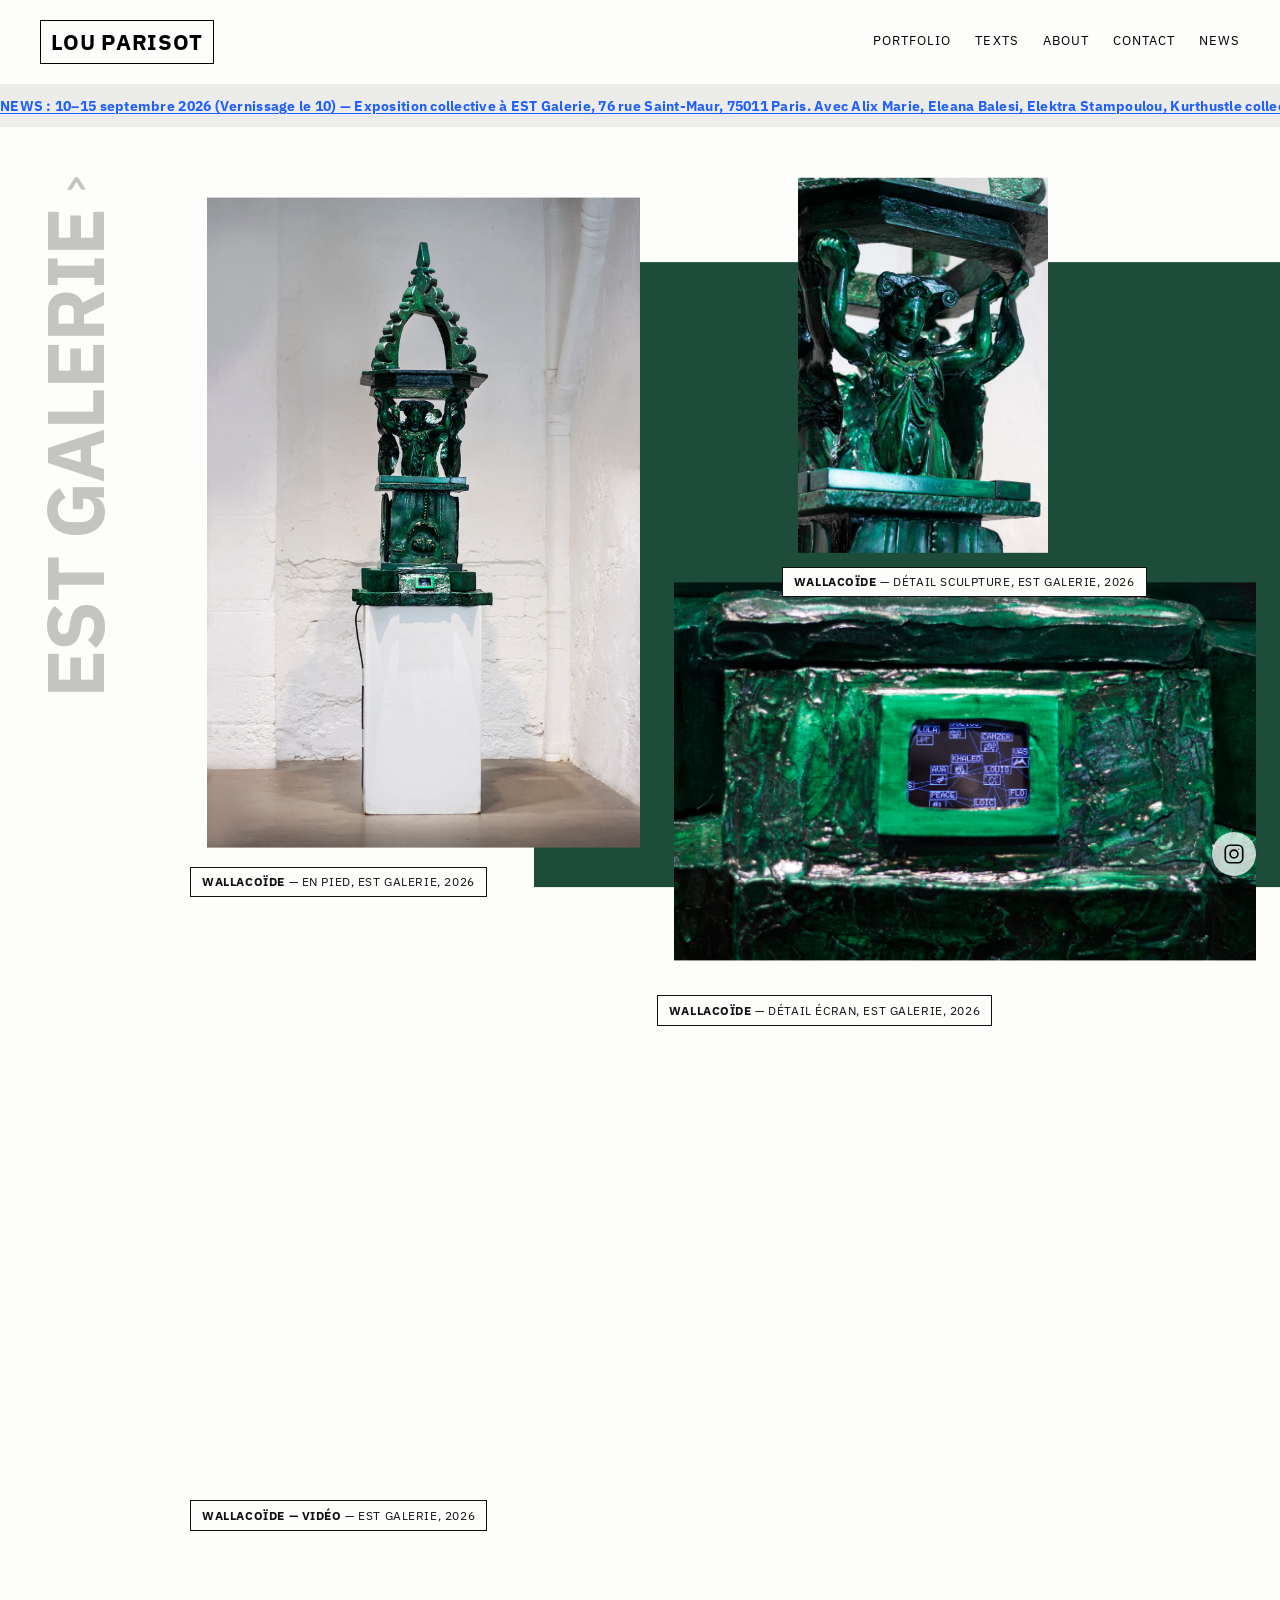
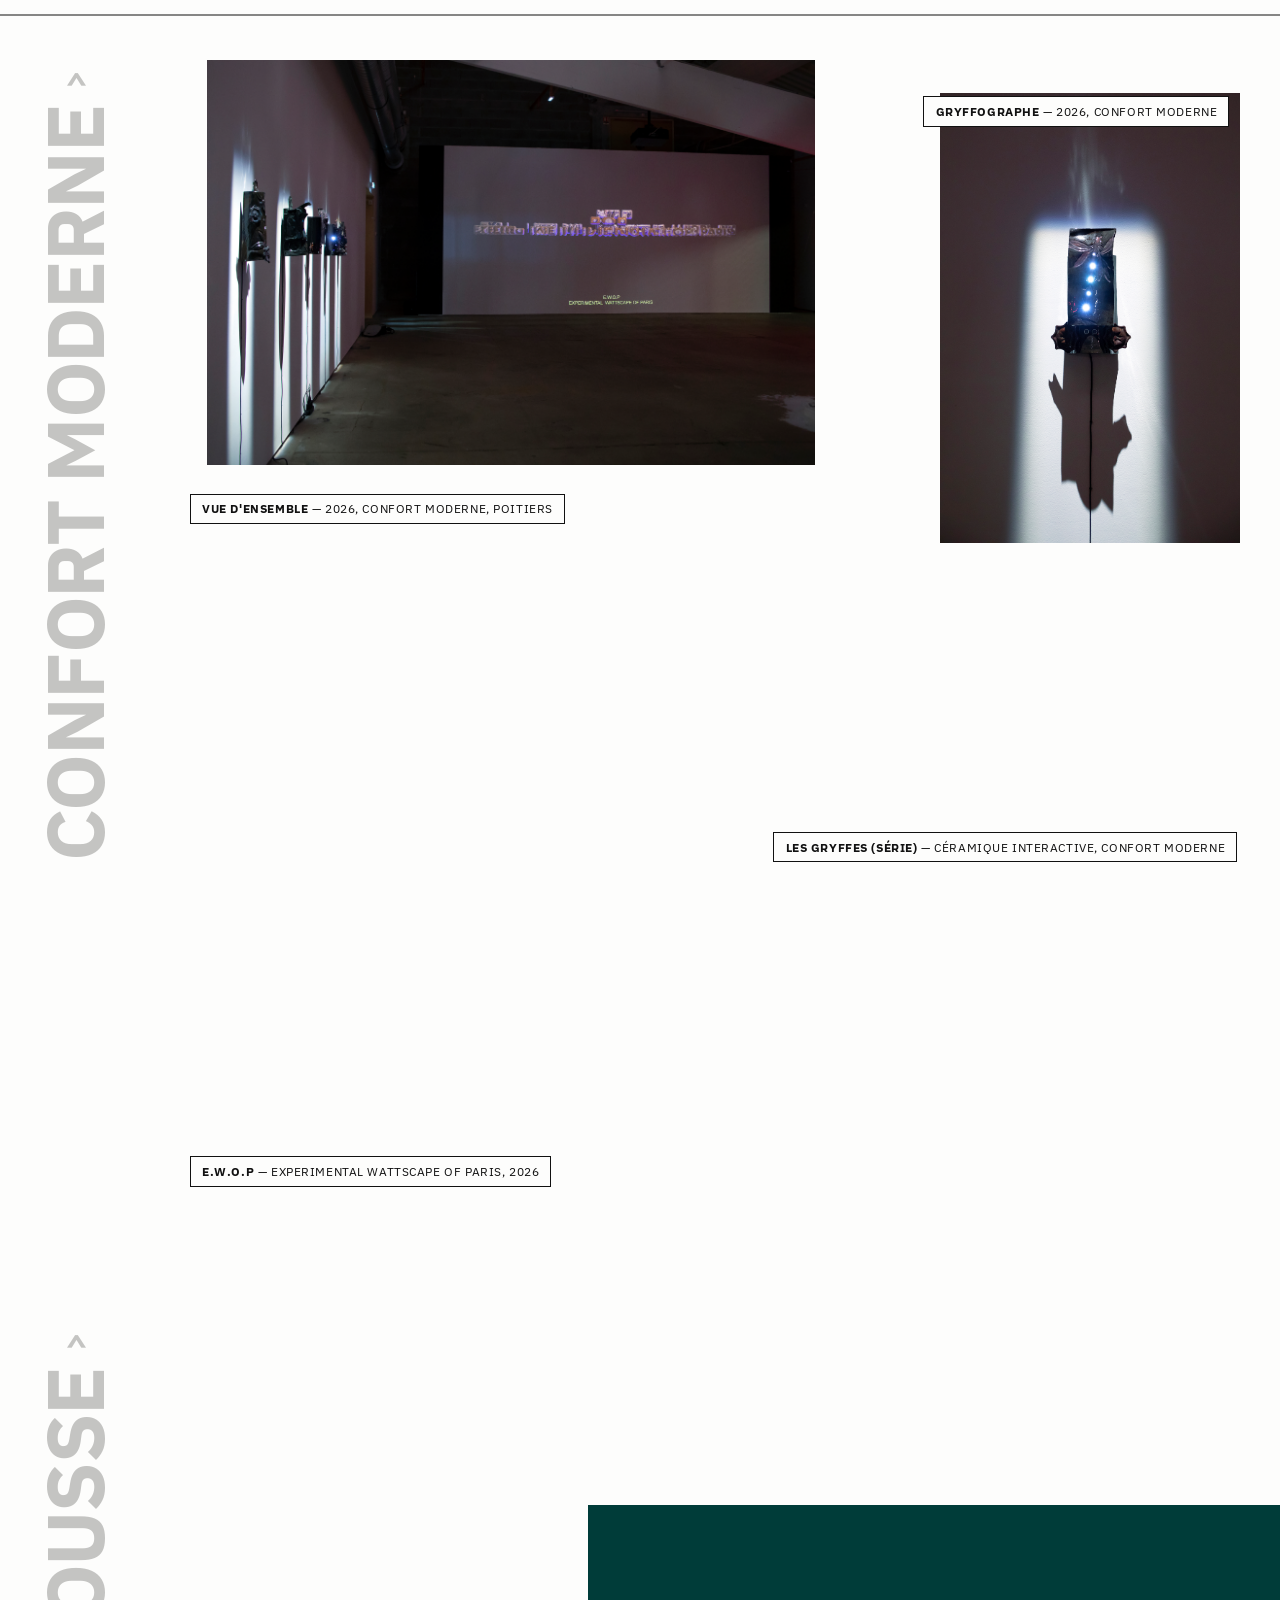
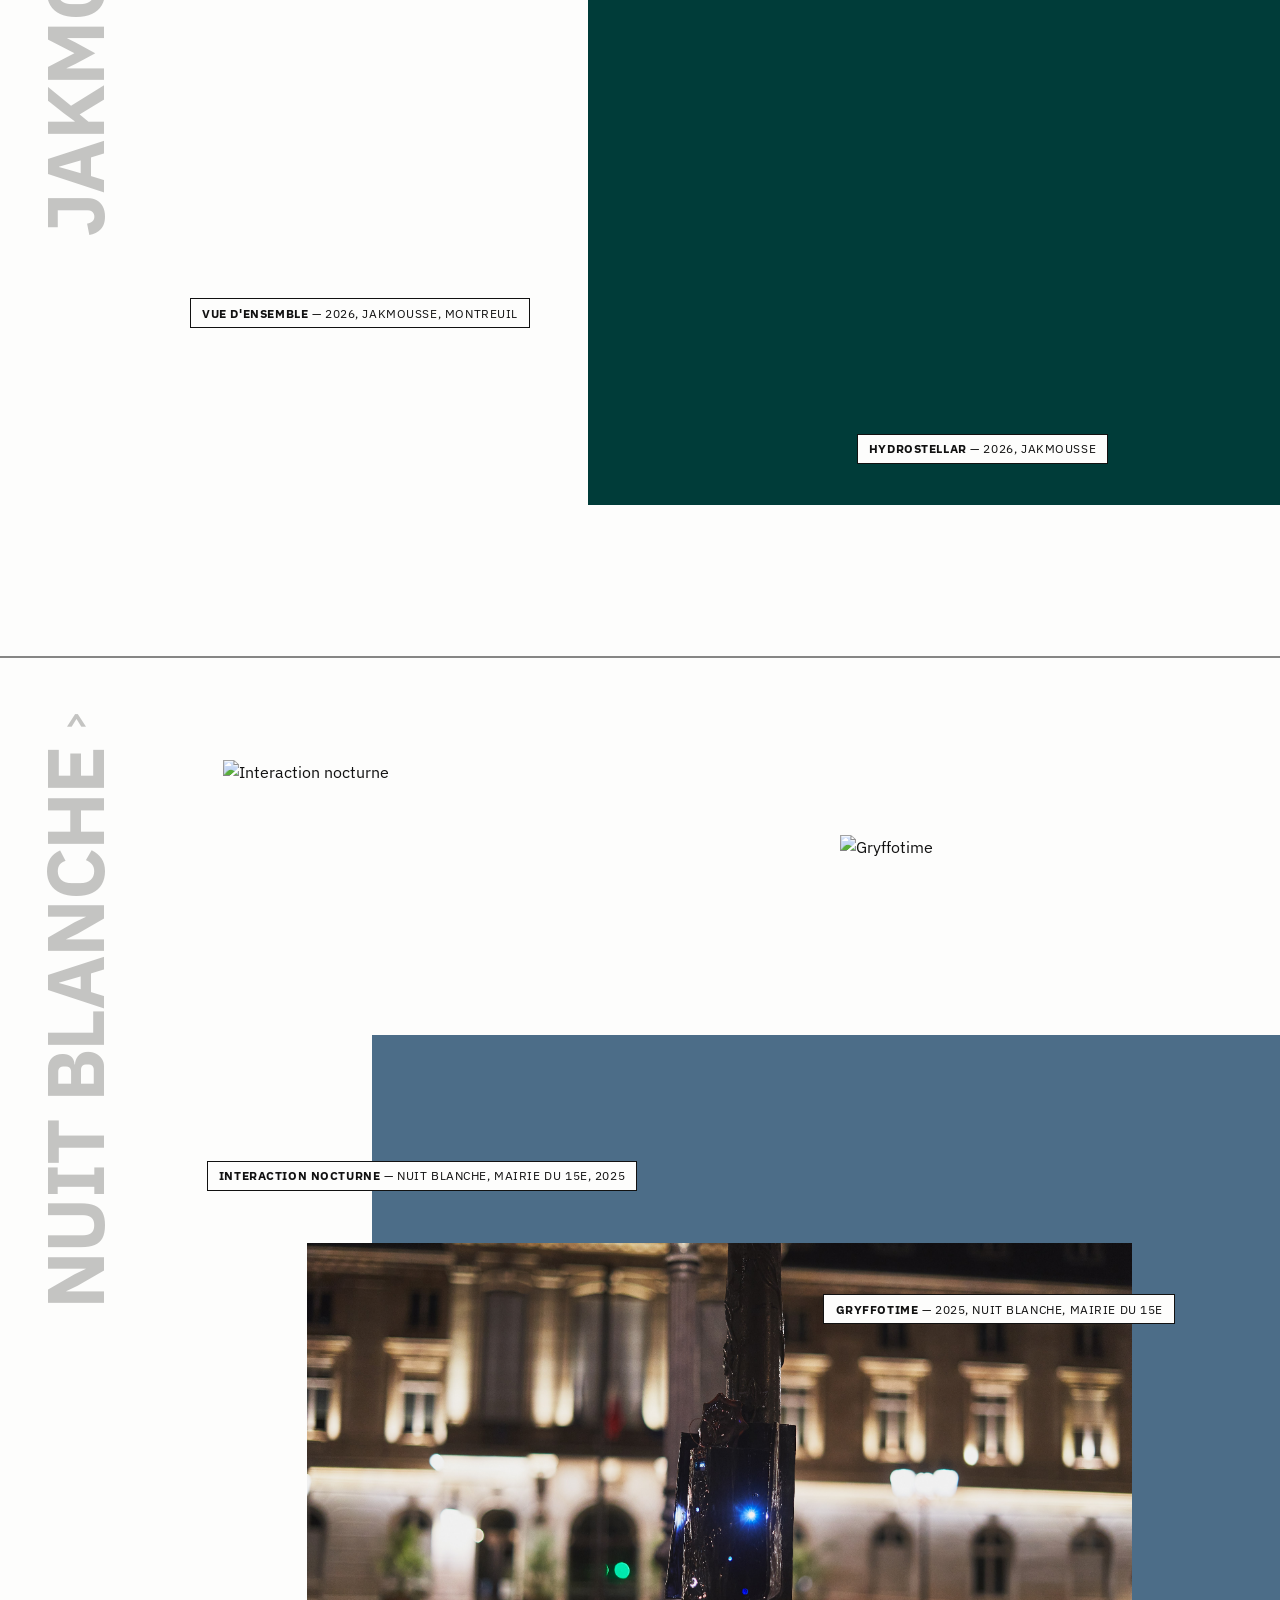
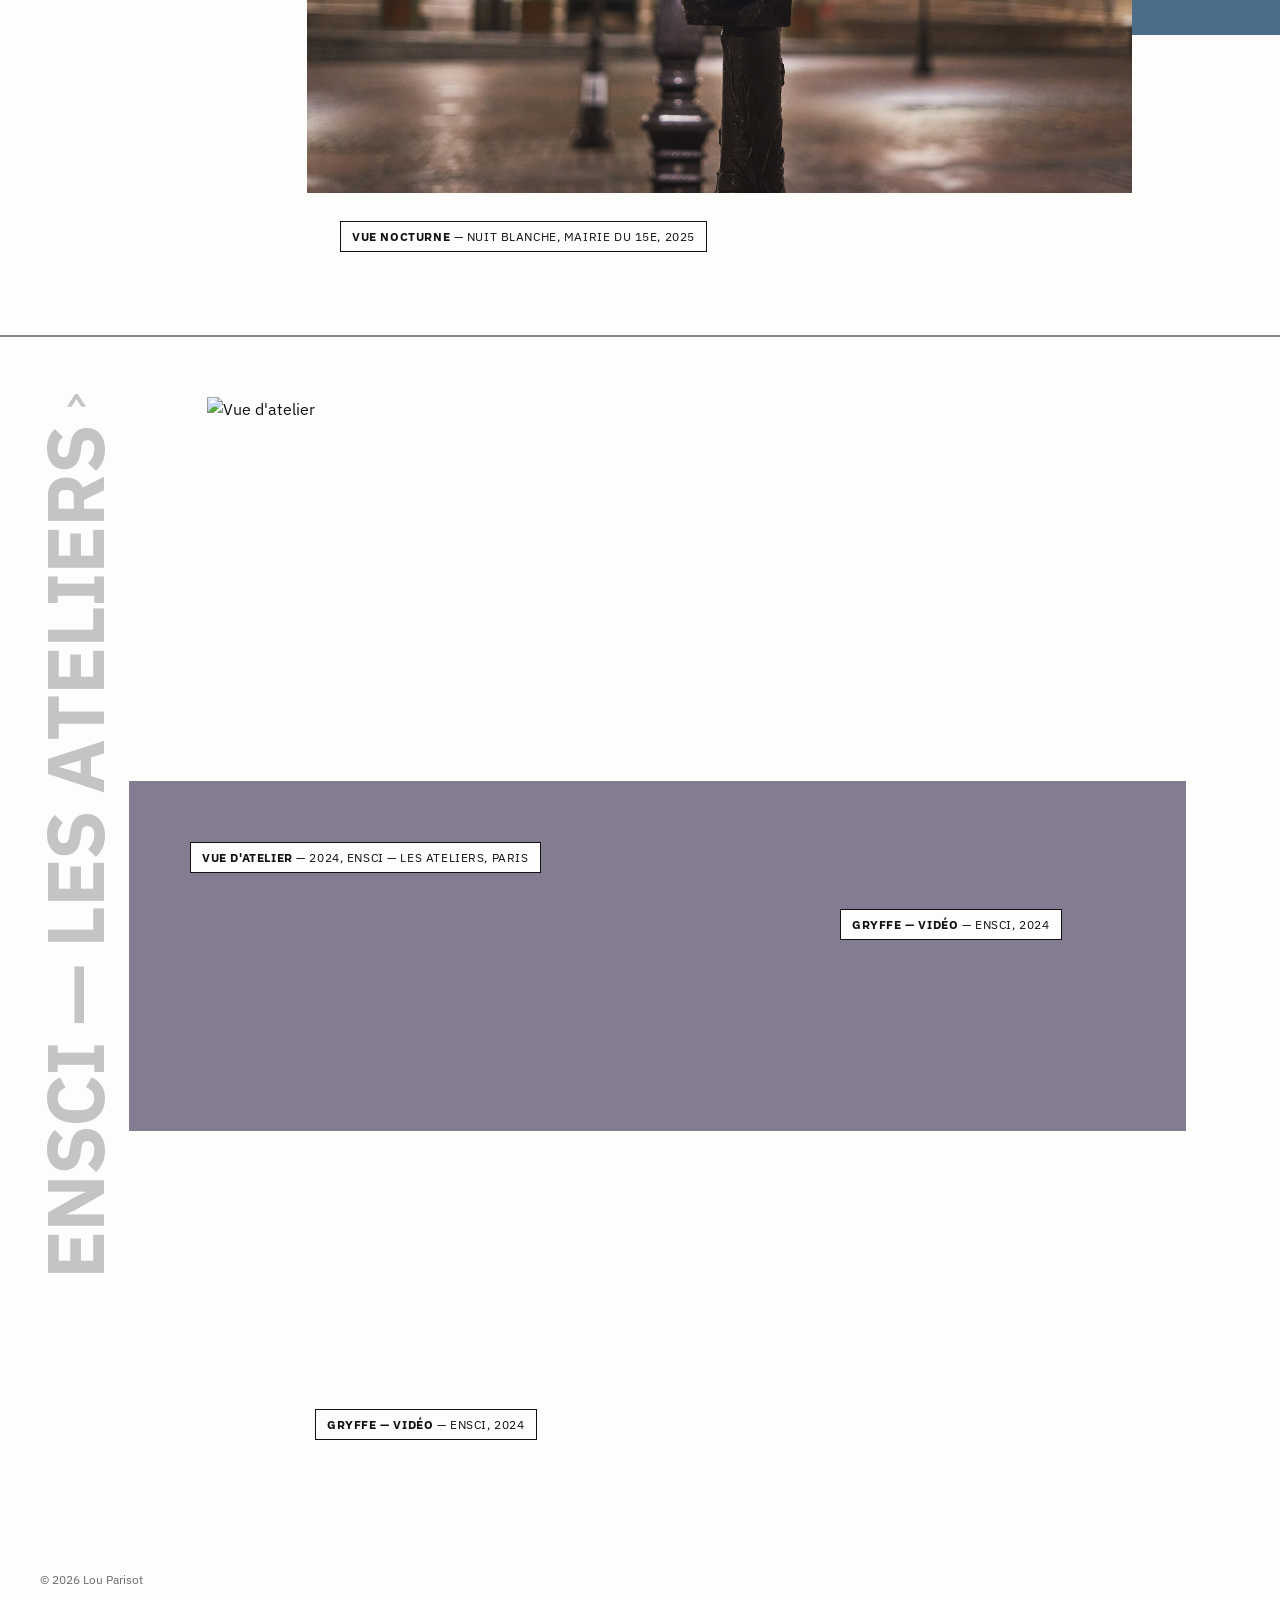
==== commit 9e866991: "Retire l'animation de pluie d'étoiles filantes de l'accueil Expérience mise de côté pour y retravail" ====
--- a/index.html
+++ b/index.html
@@ -7,8 +7,6 @@
 <link rel="stylesheet" href="css/style.css">
 </head>
 <body>
-<div class="spark-field" id="spark-field" aria-hidden="true"></div>
-
 <header class="site-header">
   <div class="site-header__inner">
     <a class="site-title" href="index.html" aria-current="page">Lou Parisot</a>
--- a/css/style.css
+++ b/css/style.css
@@ -120,41 +120,6 @@
   }
 }
 
-/* Spark field (home page background) */
-
-.spark-field {
-  position: fixed;
-  inset: 0;
-  z-index: -1;
-  overflow: hidden;
-  pointer-events: none;
-}
-
-.spark {
-  position: absolute;
-  width: 28px;
-  height: 28px;
-  fill: #111;
-  opacity: 0;
-  animation-name: spark-flicker;
-  animation-timing-function: ease-in-out;
-  animation-iteration-count: infinite;
-}
-
-@keyframes spark-flicker {
-  0%, 92%, 100% { opacity: 0; }
-  93% { opacity: 0.18; }
-  94% { opacity: 0.02; }
-  95% { opacity: 0.22; }
-  96% { opacity: 0; }
-}
-
-@media (prefers-reduced-motion: reduce) {
-  .spark-field {
-    display: none;
-  }
-}
-
 /* Home collage */
 
 .home-collage {
@@ -185,7 +150,7 @@
   left: 50%;
   top: 50%;
   width: calc(100vw + 200px);
-  border-top: 2.5px solid #111;
+  border-top: 1.5px solid #111;
   transform: translate(-50%, -50%) scaleX(0);
   transform-origin: center;
   opacity: 0;
